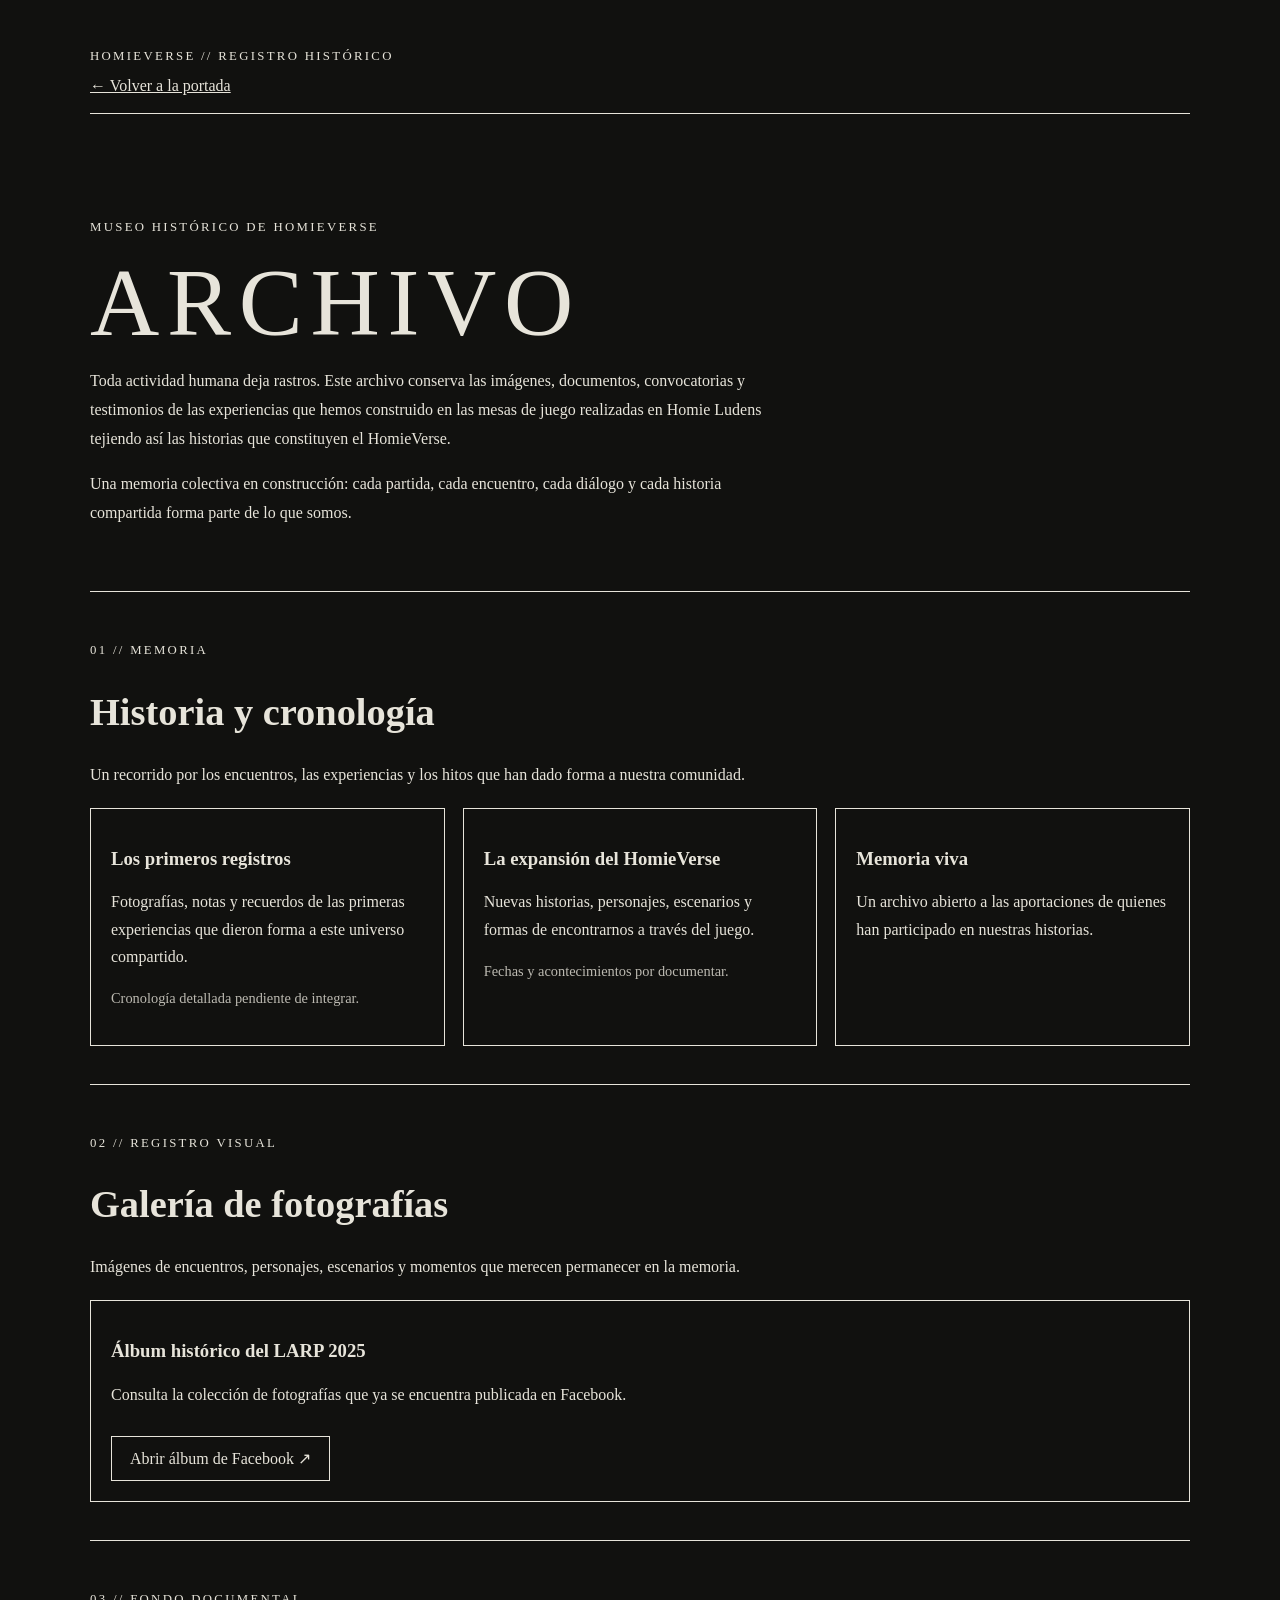
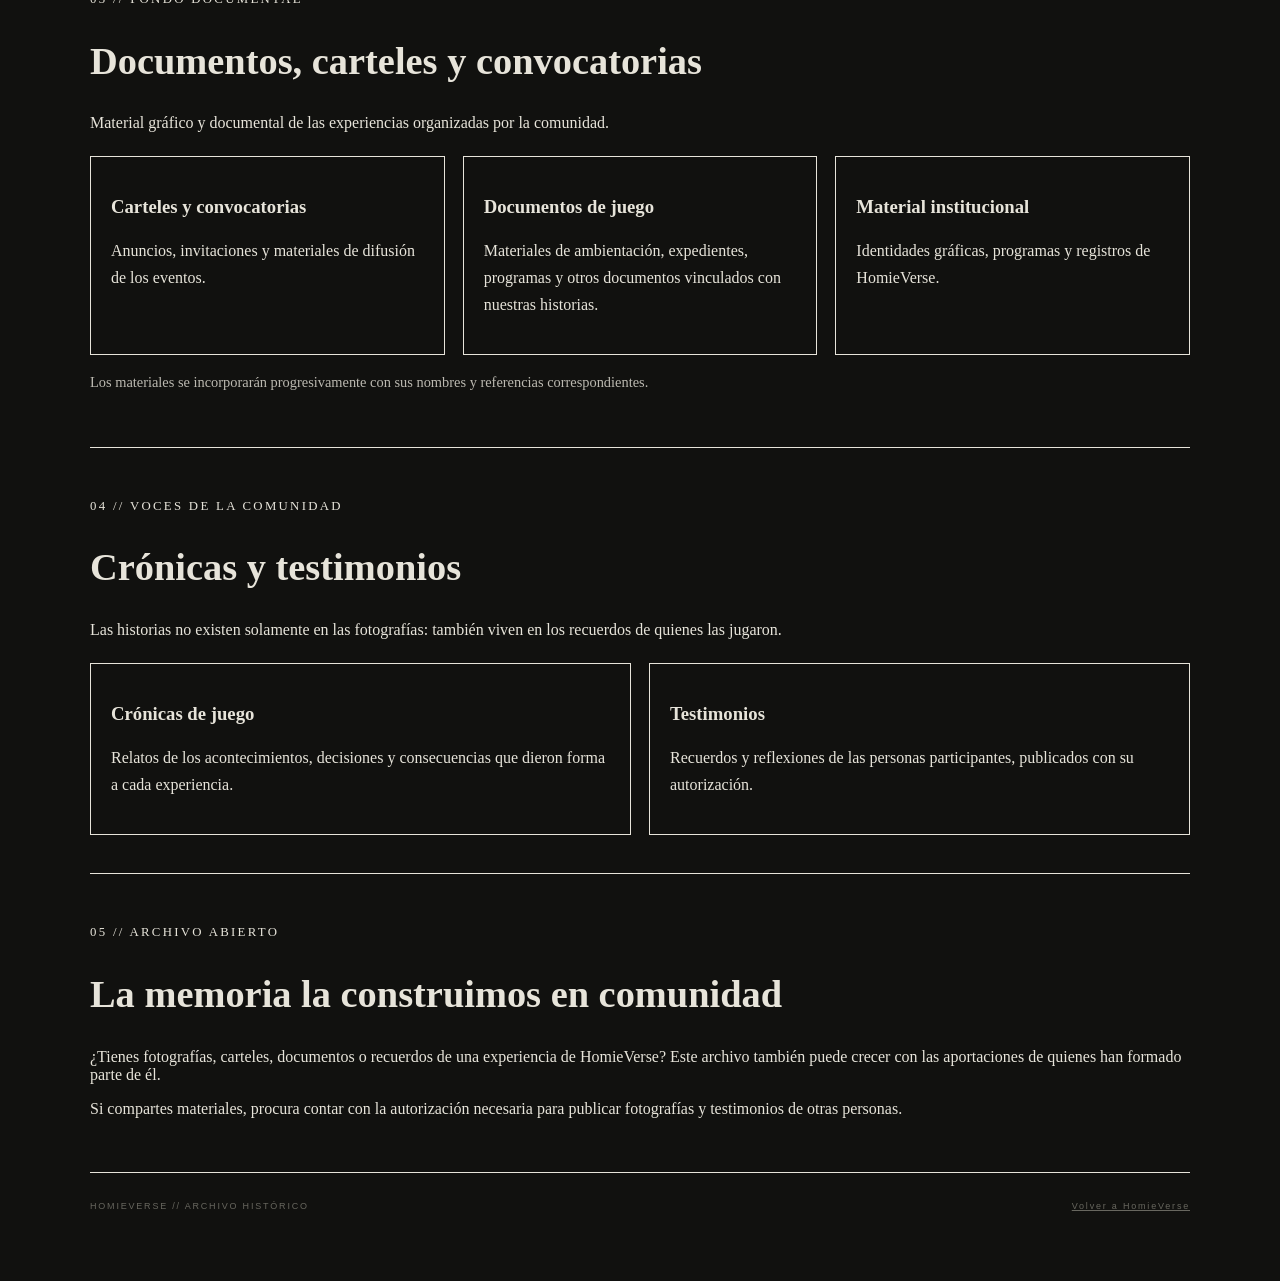
==== archivo.html @ 192588c1 "Crea museo histórico de HomieVerse." ====
<!DOCTYPE html>
<html lang="es">
<head>
  <meta charset="UTF-8">
  <meta name="viewport" content="width=device-width, initial-scale=1.0">
  <meta name="description" content="Archivo histórico de HomieVerse: fotografías, documentos, cronología y memoria de nuestros LARP.">
  <title>Memoria Histórica // HomieVerse</title>
  <link rel="stylesheet" href="style.css">

  <style>
    .archive-page {
      width: min(1100px, 92%);
      margin: 0 auto;
      padding: 36px 0 70px;
    }

    .archive-top {
      border-bottom: 1px solid currentColor;
      padding-bottom: 18px;
      margin-bottom: 42px;
    }

    .archive-top a,
    .archive-section a {
      color: inherit;
    }

    .archive-kicker {
      letter-spacing: .18em;
      text-transform: uppercase;
      font-size: .8rem;
    }

    .archive-hero {
      padding: 48px 0;
      border-bottom: 1px solid currentColor;
    }

    .archive-hero h1 {
      font-size: clamp(2.6rem, 8vw, 6rem);
      line-height: 1;
      margin: 16px 0;
    }

    .archive-hero p {
      max-width: 680px;
      line-height: 1.8;
    }

    .archive-section {
      padding: 38px 0;
      border-bottom: 1px solid currentColor;
    }

    .archive-section h2 {
      font-size: clamp(1.5rem, 4vw, 2.4rem);
    }

    .archive-grid {
      display: grid;
      grid-template-columns: repeat(auto-fit, minmax(220px, 1fr));
      gap: 18px;
      margin-top: 24px;
    }

    .archive-card {
      border: 1px solid currentColor;
      padding: 20px;
      min-width: 0;
    }

    .archive-card p {
      line-height: 1.7;
    }

    .archive-button {
      display: inline-block;
      border: 1px solid currentColor;
      padding: 12px 18px;
      margin-top: 12px;
      text-decoration: none;
    }

    .archive-note {
      font-size: .9rem;
      line-height: 1.7;
      opacity: .8;
    }

    .archive-footer {
      padding-top: 28px;
      display: flex;
      flex-wrap: wrap;
      gap: 18px;
      justify-content: space-between;
    }
  </style>
</head>

<body>

  <main class="archive-page">

    <header class="archive-top">
      <p class="archive-kicker">HomieVerse // Registro histórico</p>
      <a href="index.html">← Volver a la portada</a>
    </header>

    <section class="archive-hero">
      <p class="archive-kicker">Museo histórico de HomieVerse</p>
      <h1>ARCHIVO</h1>
      <p>
        Toda actividad humana deja rastros. Este archivo conserva las imágenes,
        documentos, convocatorias y testimonios de las experiencias
        que hemos construido en las mesas de juego realizadas en Homie Ludens
        tejiendo así las historias que constituyen el HomieVerse.
      </p>
      <p>
        Una memoria colectiva en construcción: cada partida, cada encuentro,
        cada diálogo y cada historia compartida forma parte de lo que somos.
      </p>
    </section>

    <section class="archive-section" id="historia">
      <p class="archive-kicker">01 // Memoria</p>
      <h2>Historia y cronología</h2>
      <p>
        Un recorrido por los encuentros, las experiencias y los hitos
        que han dado forma a nuestra comunidad.
      </p>

      <div class="archive-grid">
        <article class="archive-card">
          <h3>Los primeros registros</h3>
          <p>
            Fotografías, notas y recuerdos de las primeras experiencias
            que dieron forma a este universo compartido.
          </p>
          <p class="archive-note">
            Cronología detallada pendiente de integrar.
          </p>
        </article>

        <article class="archive-card">
          <h3>La expansión del HomieVerse</h3>
          <p>
            Nuevas historias, personajes, escenarios y formas de encontrarnos
            a través del juego.
          </p>
          <p class="archive-note">
            Fechas y acontecimientos por documentar.
          </p>
        </article>

        <article class="archive-card">
          <h3>Memoria viva</h3>
          <p>
            Un archivo abierto a las aportaciones de quienes han participado
            en nuestras historias.
          </p>
        </article>
      </div>
    </section>

    <section class="archive-section" id="fotografias">
      <p class="archive-kicker">02 // Registro visual</p>
      <h2>Galería de fotografías</h2>
      <p>
        Imágenes de encuentros, personajes, escenarios y momentos
        que merecen permanecer en la memoria.
      </p>

      <div class="archive-grid">
        <article class="archive-card">
          <h3>Álbum histórico del LARP 2025</h3>
          <p>
            Consulta la colección de fotografías que ya se encuentra
            publicada en Facebook.
          </p>
          <a
            class="archive-button"
            href="https://www.facebook.com/media/set/?set=a.697075286747748&type=3"
            target="_blank"
            rel="noopener noreferrer"
          >
            Abrir álbum de Facebook ↗
          </a>
        </article>

              </div>
    </section>

    <section class="archive-section" id="documentos">
      <p class="archive-kicker">03 // Fondo documental</p>
      <h2>Documentos, carteles y convocatorias</h2>
      <p>
        Material gráfico y documental de las experiencias organizadas
        por la comunidad.
      </p>

      <div class="archive-grid">
        <article class="archive-card">
          <h3>Carteles y convocatorias</h3>
          <p>
            Anuncios, invitaciones y materiales de difusión de los eventos.
          </p>
        </article>

        <article class="archive-card">
          <h3>Documentos de juego</h3>
          <p>
            Materiales de ambientación, expedientes, programas y otros
            documentos vinculados con nuestras historias.
          </p>
        </article>

        <article class="archive-card">
          <h3>Material institucional</h3>
          <p>
            Identidades gráficas, programas y registros de HomieVerse.
          </p>
        </article>
      </div>

      <p class="archive-note">
        Los materiales se incorporarán progresivamente con sus nombres
        y referencias correspondientes.
      </p>
    </section>

    <section class="archive-section" id="cronicas">
      <p class="archive-kicker">04 // Voces de la comunidad</p>
      <h2>Crónicas y testimonios</h2>
      <p>
        Las historias no existen solamente en las fotografías:
        también viven en los recuerdos de quienes las jugaron.
      </p>

      <div class="archive-grid">
        <article class="archive-card">
          <h3>Crónicas de juego</h3>
          <p>
            Relatos de los acontecimientos, decisiones y consecuencias
            que dieron forma a cada experiencia.
          </p>
        </article>

        <article class="archive-card">
          <h3>Testimonios</h3>
          <p>
            Recuerdos y reflexiones de las personas participantes,
            publicados con su autorización.
          </p>
        </article>
      </div>
    </section>

    <section class="archive-section" id="participar">
      <p class="archive-kicker">05 // Archivo abierto</p>
      <h2>La memoria la construimos en comunidad</h2>
      <p>
        ¿Tienes fotografías, carteles, documentos o recuerdos de una
        experiencia de HomieVerse? Este archivo también puede crecer
        con las aportaciones de quienes han formado parte de él.
      </p>
      <p>
        Si compartes materiales, procura contar con la autorización
        necesaria para publicar fotografías y testimonios de otras personas.
      </p>
    </section>

    <footer class="archive-footer">
      <span>HOMIEVERSE // ARCHIVO HISTÓRICO</span>
      <a href="index.html">Volver a HomieVerse</a>
    </footer>

  </main>

</body>
</html>
---- style.css ----
:root {

  --paper: #11110f;
  --ink: #e7e4da;
  --muted: #929087;

  --line: rgba(231, 228, 218, 0.18);

  --ghost: rgba(231, 228, 218, 0.055);

  --accent: #b9b3a4;

}


/* RESET */

* {
  box-sizing: border-box;
}


html {
  scroll-behavior: smooth;
}


body {

  margin: 0;

  background: var(--paper);

  color: var(--ink);

  font-family:
    Georgia,
    "Times New Roman",
    serif;

  min-height: 100vh;

  overflow-x: hidden;

}


button,
a {
  font: inherit;
  color: inherit;
}


button {
  cursor: pointer;
}


/* ---------------------------------
   CAPA ATMOSFÉRICA
--------------------------------- */

.veil {

  position: fixed;

  inset: 0;

  pointer-events: none;

  overflow: hidden;

  z-index: 0;

}


/* GLIFOS */

.glyph {

  position: absolute;

  color:
    rgba(
      231,
      228,
      218,
      0.045
    );

  font-family: serif;

  font-size:
    clamp(
      30px,
      5vw,
      75px
    );

  font-weight: 400;

}


.g1 {
  top: 9%;
  left: 8%;
}

.g2 {
  top: 18%;
  right: 11%;
}

.g3 {
  bottom: 17%;
  left: 14%;
}

.g4 {
  bottom: 8%;
  right: 18%;
}

.g5 {
  top: 55%;
  right: 6%;
}

.g6 {
  top: 37%;
  left: 5%;
}


/* DESGARRES */

.tear {

  position: absolute;

  display: block;

  opacity: 0.09;

  filter: blur(0.2px);

}


.tear-a {

  width: 42vw;

  height: 1px;

  top: 29%;

  left: -4%;

  background:
    linear-gradient(
      90deg,
      transparent,
      #ddd8ca 35%,
      transparent 80%
    );

  transform:
    rotate(-7deg);

}


.tear-b {

  width: 32vw;

  height: 1px;

  bottom: 27%;

  right: -3%;

  background:
    linear-gradient(
      90deg,
      transparent,
      #ddd8ca 20%,
      transparent 90%
    );

  transform:
    rotate(11deg);

}


.tear-c {

  width: 20vw;

  height: 1px;

  top: 64%;

  left: 39%;

  background:
    linear-gradient(
      90deg,
      transparent,
      #ddd8ca,
      transparent
    );

  transform:
    rotate(-21deg);

  opacity: 0.045;

}


/* ---------------------------------
   PORTADA
--------------------------------- */

.landing {

  position: relative;

  z-index: 1;

  min-height: 100vh;

  max-width: 920px;

  margin: auto;

  padding:
    12vh
    7vw
    5vh;

  display: flex;

  flex-direction: column;

}


.brand {

  text-align: center;

  margin-bottom: 12vh;

}


.eyebrow {

  font-family:
    Arial,
    Helvetica,
    sans-serif;

  font-size: 10px;

  letter-spacing: 0.32em;

  color: var(--muted);

  margin:
    0
    0
    18px;

  text-transform: uppercase;

}


h1 {

  font-size:
    clamp(
      64px,
      15vw,
      150px
    );

  font-weight: 400;

  letter-spacing: 0.08em;

  line-height: 0.8;

  margin:
    0
    0
    20px;

}


.subtitle {

  font-family:
    Arial,
    Helvetica,
    sans-serif;

  font-size:
    clamp(
      11px,
      1.6vw,
      15px
    );

  letter-spacing: 0.45em;

  margin: 0;

  color: var(--muted);

}


/* ---------------------------------
   PUERTAS
--------------------------------- */

.doors {

  display: grid;

  grid-template-columns:
    1fr 1fr;

  gap: 1px;

  background: var(--line);

  border: 1px solid var(--line);

}


.door {

  position: relative;

  min-height: 170px;

  padding: 34px 28px;

  text-align: left;

  background:
    rgba(
      17,
      17,
      15,
      0.96
    );

  border: 0;

  transition:
    background 0.25s,
    transform 0.25s;

}


.door:hover {

  background: #191916;

  transform:
    translateY(-2px);

}


.door:nth-child(3) {

  grid-column: 1 / -1;

  min-height: 110px;

}


.door-index {

  display: block;

  font-family:
    Arial,
    sans-serif;

  font-size: 10px;

  color: var(--muted);

  letter-spacing: 0.2em;

  margin-bottom: 34px;

}


.door-title {

  display: block;

  font-size:
    clamp(
      22px,
      3vw,
      34px
    );

  letter-spacing: 0.08em;

}


.door-note {

  display: block;

  font-family:
    Arial,
    sans-serif;

  color: var(--muted);

  font-size: 10px;

  letter-spacing: 0.12em;

  margin-top: 12px;

  text-transform: uppercase;

}


.door-link {

  text-decoration: none;

}


/* ---------------------------------
   FOOTER
--------------------------------- */

footer {

  display: flex;

  justify-content: space-between;

  margin-top: auto;

  padding-top: 8vh;

  font:
    9px
    Arial,
    sans-serif;

  letter-spacing: 0.2em;

  color: #68675f;

}


/* ---------------------------------
   POPUP
--------------------------------- */

.modal {

  position: fixed;

  inset: 0;

  z-index: 20;

  background:
    rgba(
      5,
      5,
      4,
      0.82
    );

  backdrop-filter:
    blur(7px);

  display: none;

  align-items: center;

  justify-content: center;

  padding: 24px;

}


.modal.open {

  display: flex;

}


.modal-box {

  width:
    min(
      480px,
      100%
    );

  border:
    1px
    solid
    var(--line);

  background: #121210;

  padding:
    46px
    38px;

  text-align: center;

  box-shadow:
    0 25px
    80px
    rgba(
      0,
      0,
      0,
      0.5
    );

}


.warning-mark {

  font-family: Arial, sans-serif;

  font-size: 24px;

  margin:
    0
    0
    25px;

  color: var(--accent);

}


.modal h2 {

  font-size: 29px;

  font-weight: 400;

  letter-spacing: 0.04em;

  margin:
    0
    0
    20px;

}


.modal p:not(.eyebrow):not(.warning-mark) {

  font-size: 15px;

  line-height: 1.7;

  color: #bbb8ae;

}


.confirm {

  display: flex;

  align-items: center;

  justify-content: center;

  gap: 12px;

  margin:
    30px
    0;

  font:
    12px
    Arial,
    sans-serif;

  letter-spacing: 0.05em;

}


.confirm input {

  appearance: none;

  width: 16px;

  height: 16px;

  border:
    1px
    solid
    #77736a;

  background: transparent;

  cursor: pointer;

}


.confirm input:checked {

  background: #d8d3c5;

  box-shadow:
    inset
    0 0 0 4px
    #121210;

}


.continue,
.cancel {

  width: 100%;

  padding: 14px;

  background: transparent;

  border:
    1px
    solid
    var(--line);

  letter-spacing: 0.18em;

  font:
    10px
    Arial,
    sans-serif;

}


.continue:not(:disabled):hover {

  background: #e7e4da;

  color: #11110f;

}


.continue:disabled {

  opacity: 0.25;

  cursor: not-allowed;

}


.cancel {

  border: 0;

  margin-top: 12px;

  color: #77746c;

}


/* ---------------------------------
   DISCLAIMER
--------------------------------- */

.meta-panel {

  position: fixed;

  inset: 0;

  z-index: 10;

  background: #121210;

  transform:
    translateY(100%);

  transition:
    transform 0.5s ease;

  overflow: auto;

}


.meta-panel.open {

  transform:
    translateY(0);

}


.meta-inner {

  max-width: 920px;

  margin: auto;

  padding:
    12vh
    7vw
    10vh;

}


.meta-panel h2 {

  font-size:
    clamp(
      42px,
      8vw,
      82px
    );

  font-weight: 400;

  line-height: 0.95;

  margin:
    0
    0
    9vh;

}


.meta-grid {

  display: grid;

  grid-template-columns:
    1fr 1fr;

  gap: 1px;

  background: var(--line);

  border:
    1px
    solid
    var(--line);

}


.meta-grid article {

  padding: 30px;

  background: #121210;

  min-height: 180px;

}


.meta-grid h3 {

  font:
    10px
    Arial,
    sans-serif;

  letter-spacing: 0.22em;

  margin:
    0
    0
    25px;

}


.meta-grid p {

  color: #aaa79e;

  font-size: 14px;

  line-height: 1.7;

  max-width: 360px;

}


.close-meta {

  position: fixed;

  top: 28px;

  right: 32px;

  background: none;

  border: 0;

  font-size: 34px;

  font-weight: 200;

  color: #aaa;

  z-index: 2;

}


/* ---------------------------------
   MÓVIL
--------------------------------- */

@media (max-width: 650px) {

  .landing {

    padding-top: 9vh;

  }


  .brand {

    margin-bottom: 9vh;

  }


  .doors {

    grid-template-columns: 1fr;

  }


  .door:nth-child(3) {

    grid-column: auto;

  }


  .door {

    min-height: 145px;

  }


  .door-index {

    margin-bottom: 25px;

  }


  footer {

    flex-direction: column;

    gap: 10px;

  }


  .meta-grid {

    grid-template-columns: 1fr;

  }


  .meta-inner {

    padding-top: 12vh;

  }


  .modal-box {

    padding:
      38px
      25px;

  }

.larp-logo {
  display: block;
  width: min(92%, 760px);
  height: auto;
  margin: 2rem auto;
}

}
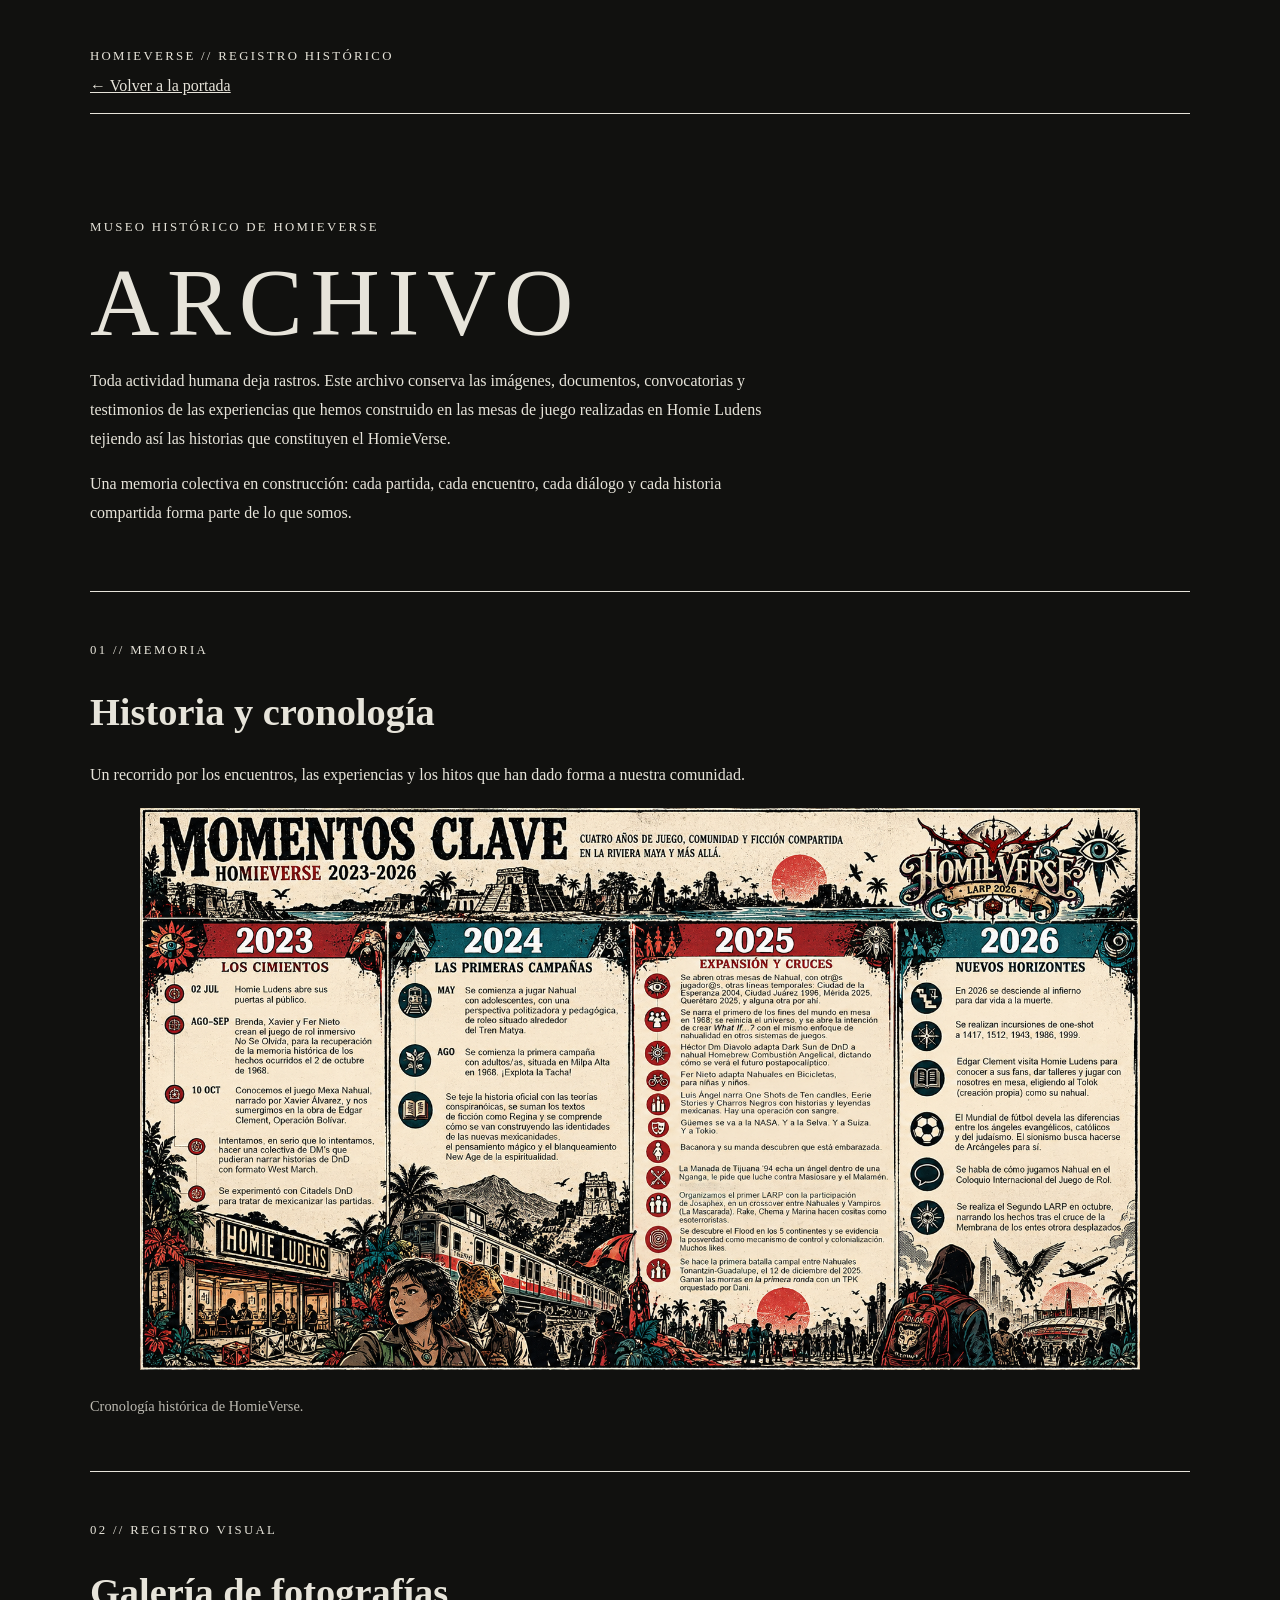
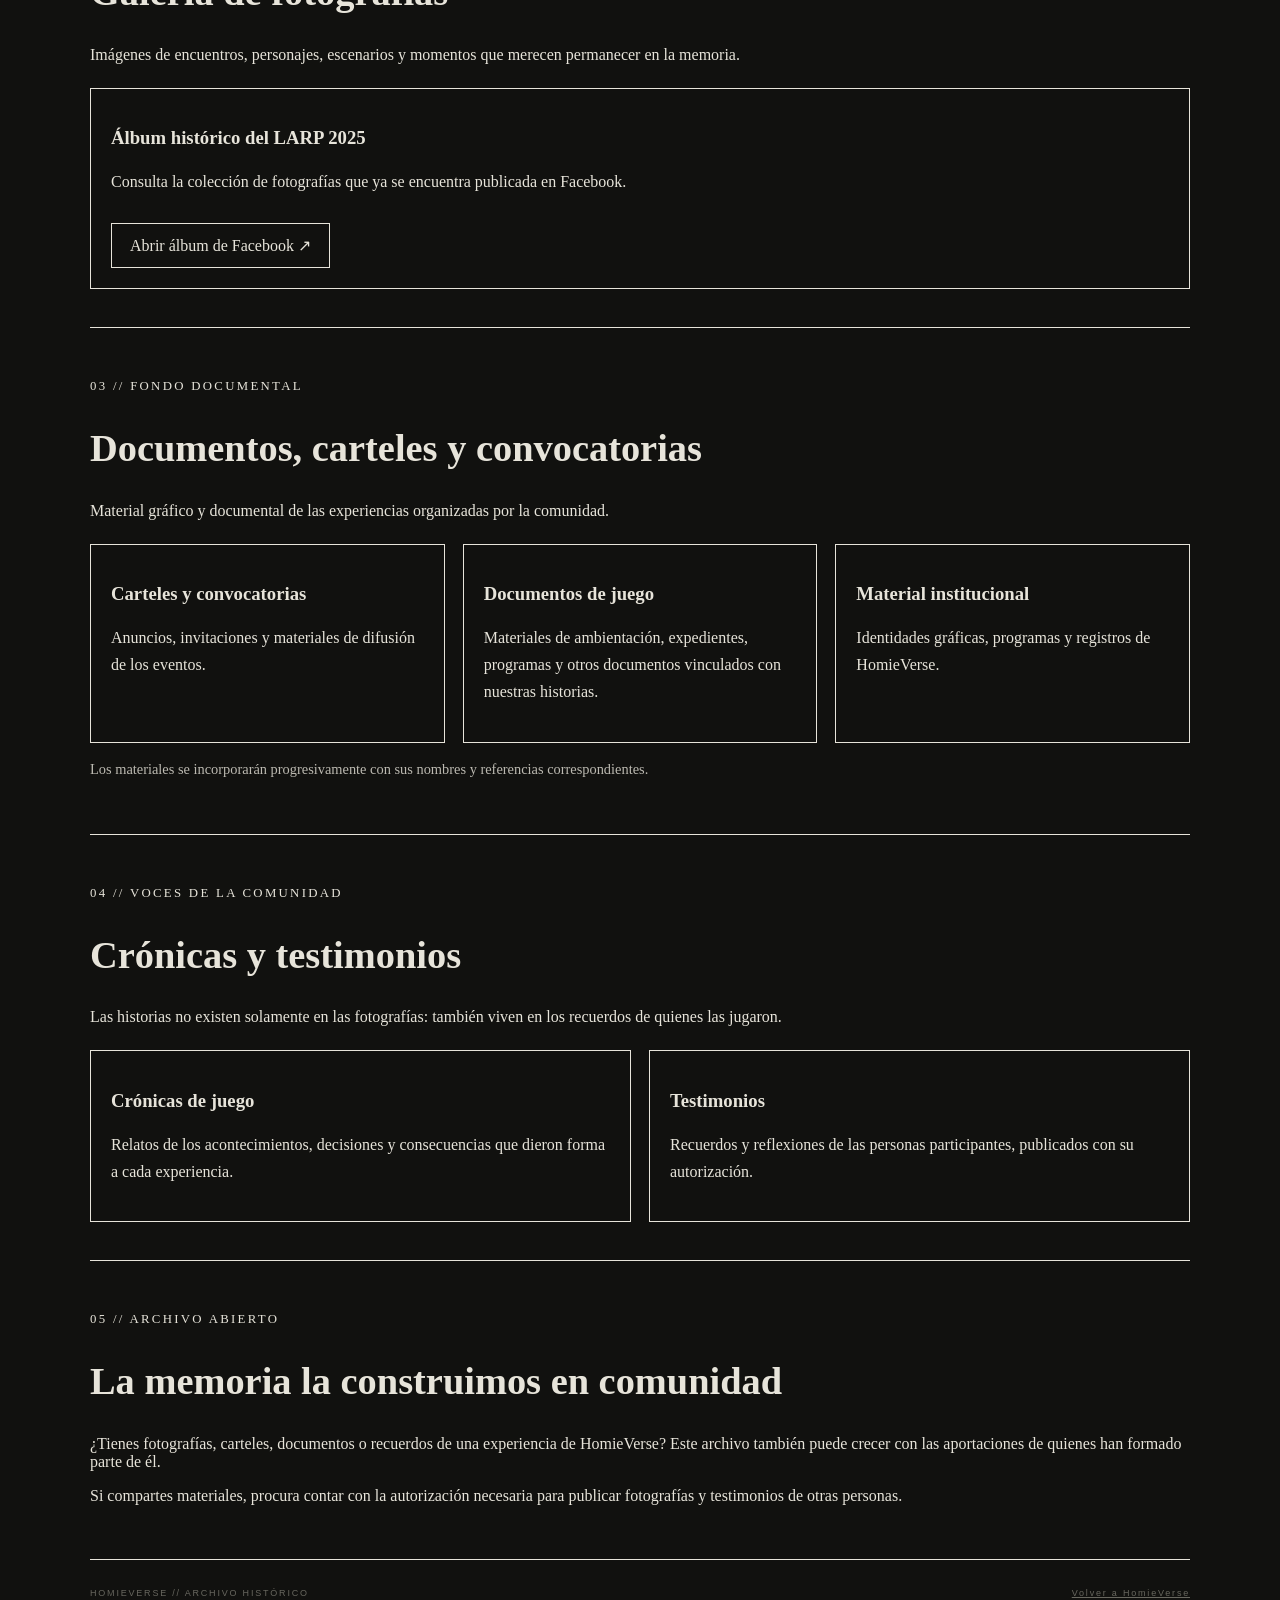
==== commit 3b2350af: "Integra cronología visual al archivo histórico" ====
--- a/archivo.html
+++ b/archivo.html
@@ -130,37 +130,18 @@
         que han dado forma a nuestra comunidad.
       </p>
 
-      <div class="archive-grid">
-        <article class="archive-card">
-          <h3>Los primeros registros</h3>
-          <p>
-            Fotografías, notas y recuerdos de las primeras experiencias
-            que dieron forma a este universo compartido.
-          </p>
-          <p class="archive-note">
-            Cronología detallada pendiente de integrar.
-          </p>
-        </article>
-
-        <article class="archive-card">
-          <h3>La expansión del HomieVerse</h3>
-          <p>
-            Nuevas historias, personajes, escenarios y formas de encontrarnos
-            a través del juego.
-          </p>
-          <p class="archive-note">
-            Fechas y acontecimientos por documentar.
-          </p>
-        </article>
-
-        <article class="archive-card">
-          <h3>Memoria viva</h3>
-          <p>
-            Un archivo abierto a las aportaciones de quienes han participado
-            en nuestras historias.
-          </p>
-        </article>
+     
+      <div class="archive-timeline">
+        <img
+          src="06.png"
+          alt="Cronología histórica de HomieVerse"
+          style="display:block; width:100%; max-width:1000px; height:auto; margin:24px auto;"
+        >
+        <p class="archive-note">
+          Cronología histórica de HomieVerse.
+        </p>
       </div>
+
     </section>
 
     <section class="archive-section" id="fotografias">
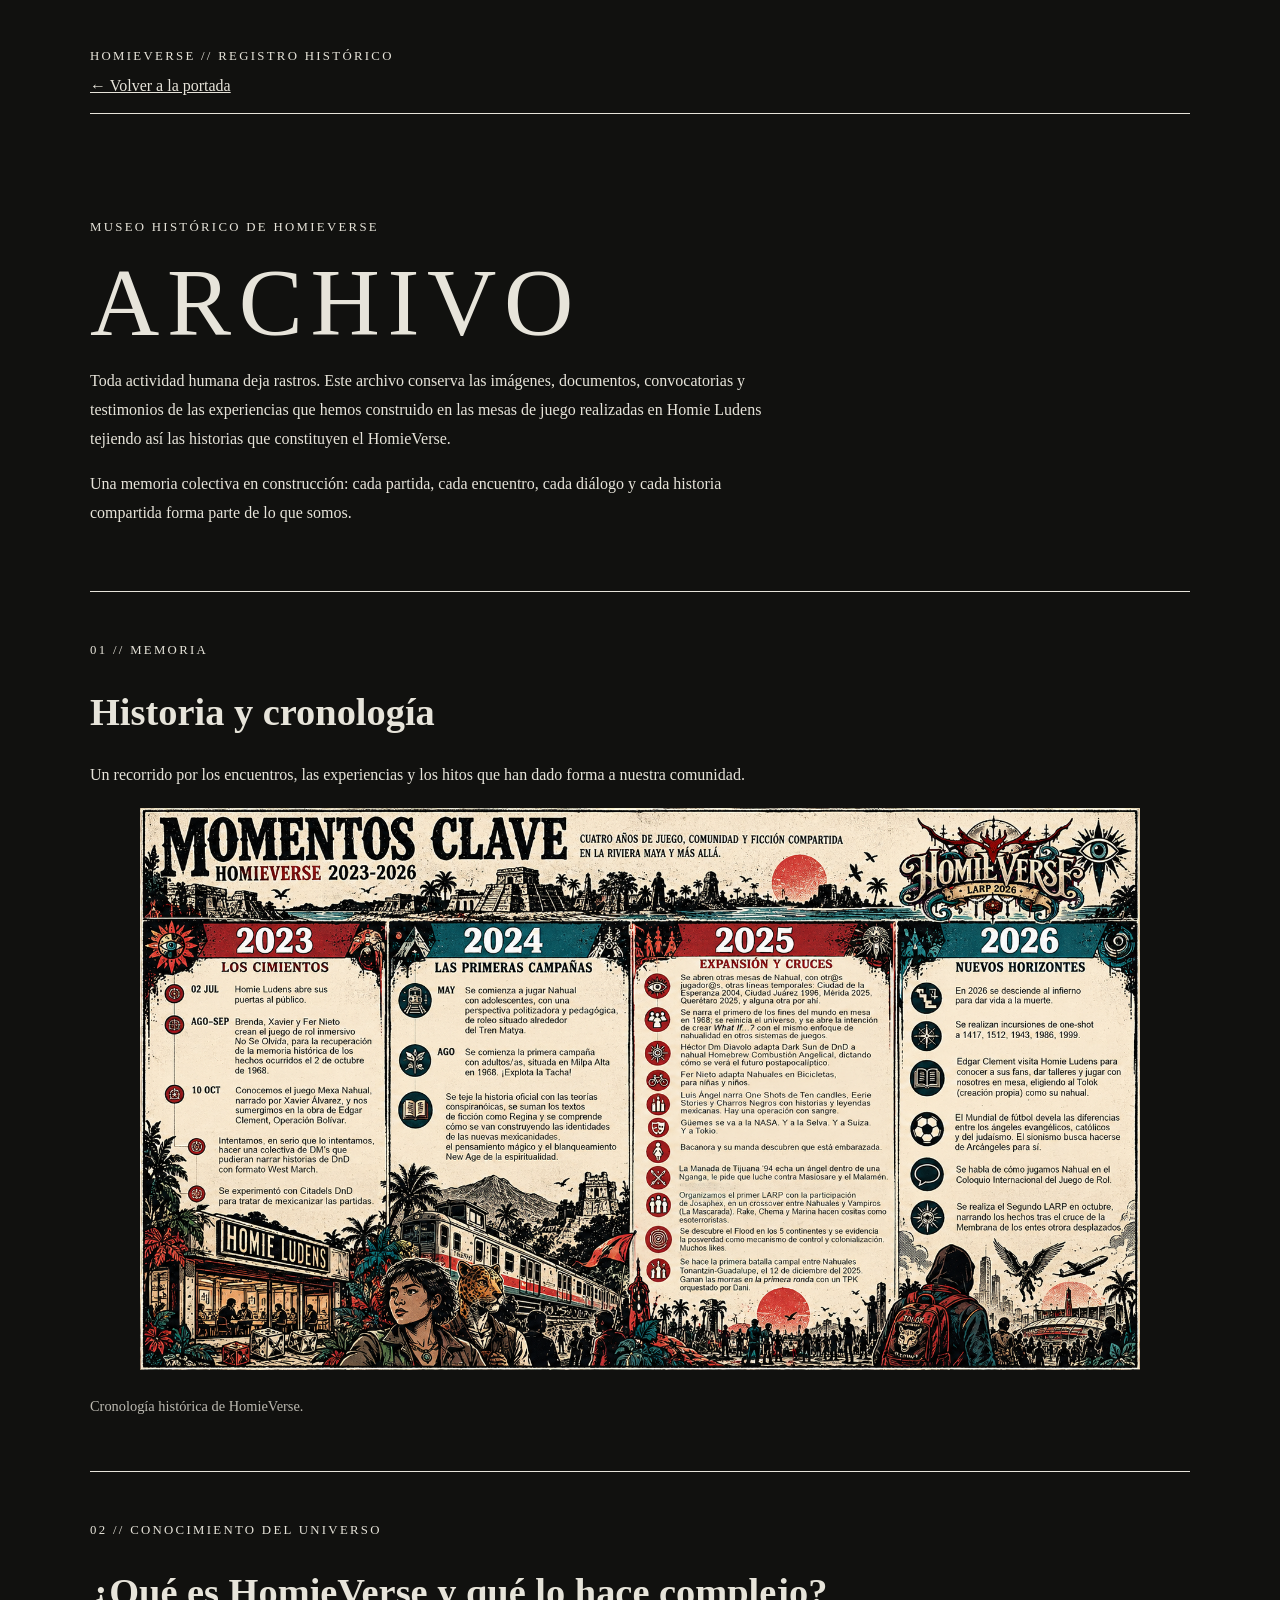
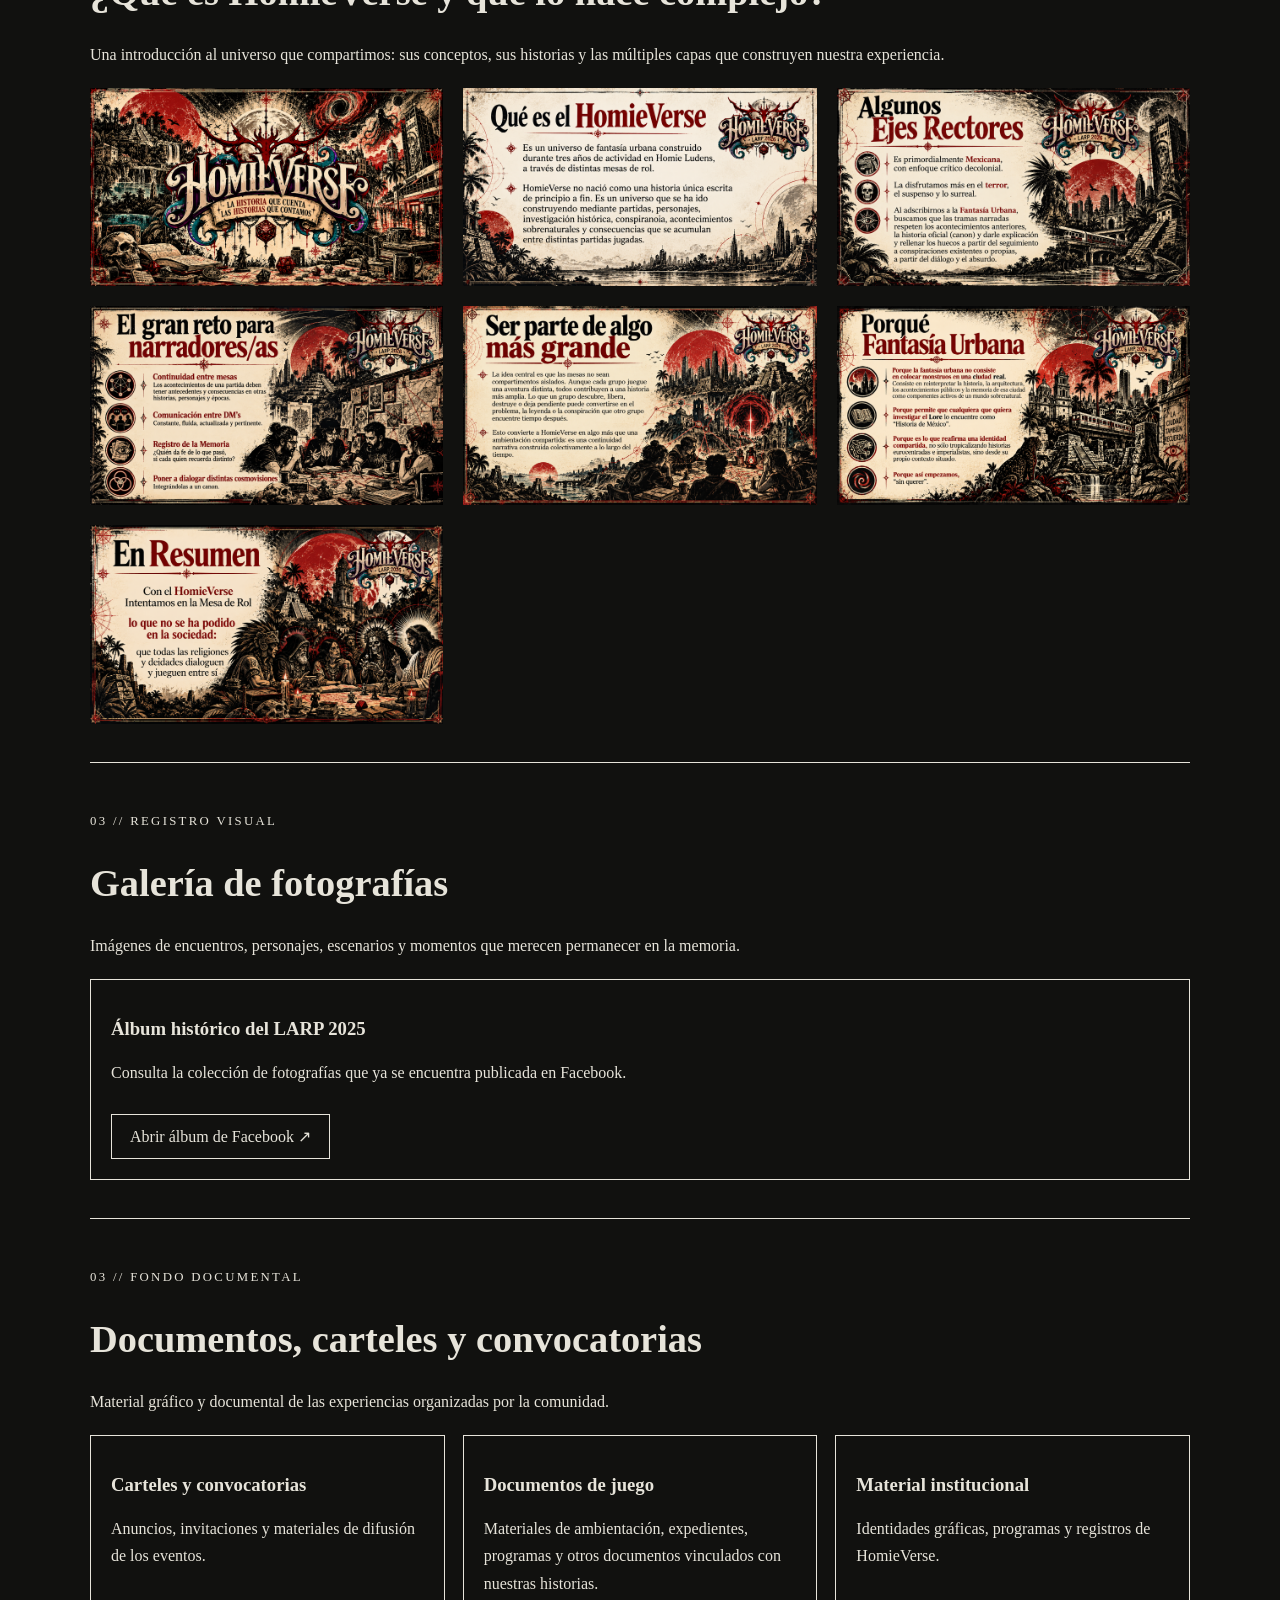
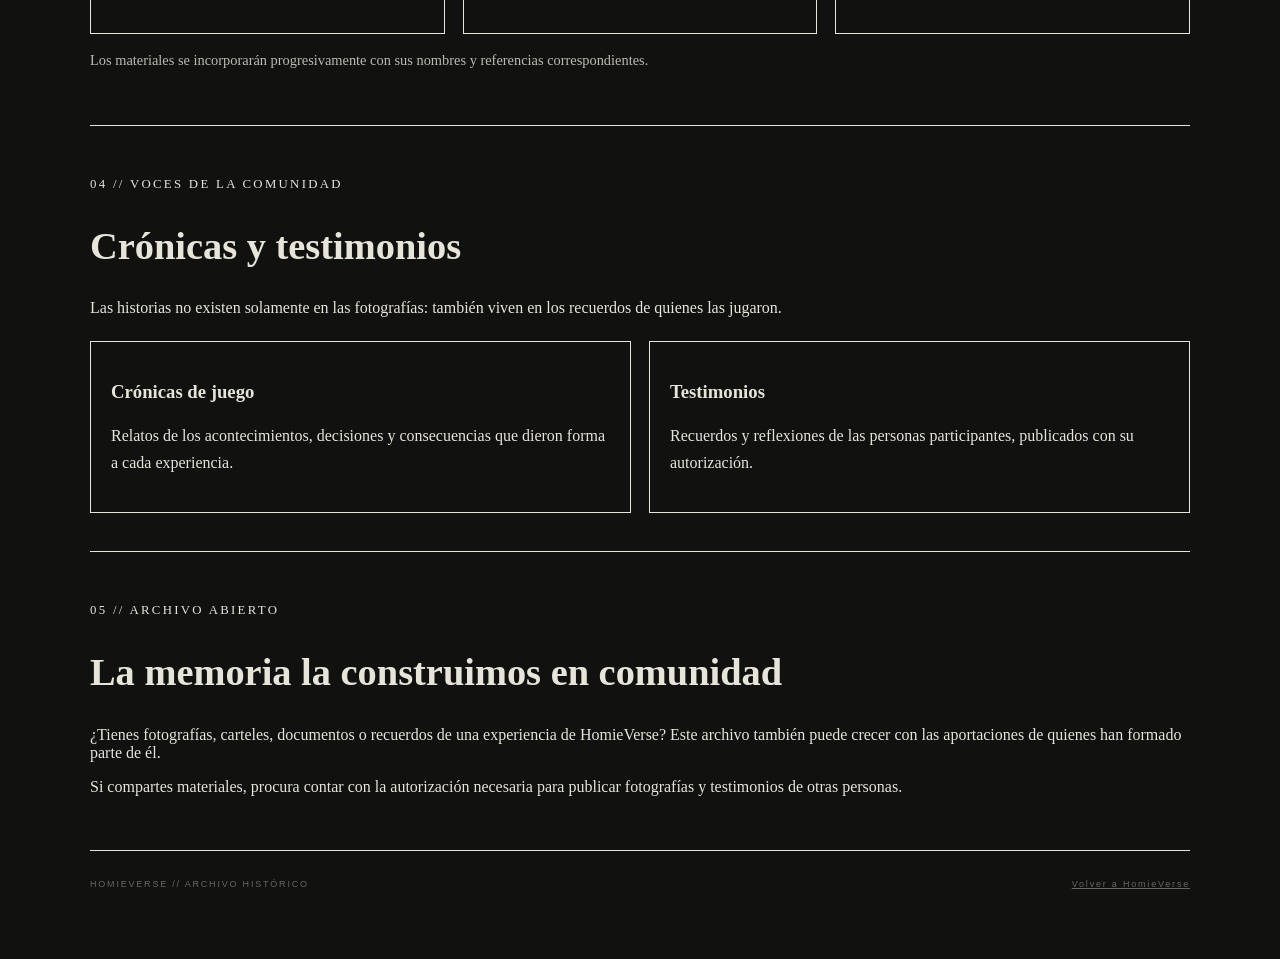
==== commit e0b3c63e: "Añade láminas explicativas al museo" ====
--- a/archivo.html
+++ b/archivo.html
@@ -144,8 +144,37 @@
 
     </section>
 
+    
+    <section class="archive-section" id="universo">
+      <p class="archive-kicker">02 // Conocimiento del universo</p>
+      <h2>¿Qué es HomieVerse y qué lo hace complejo?</h2>
+      <p>
+        Una introducción al universo que compartimos: sus conceptos,
+        sus historias y las múltiples capas que construyen nuestra experiencia.
+      </p>
+
+      <div style="display:grid; grid-template-columns:repeat(auto-fit,minmax(min(100%,320px),1fr)); gap:20px; margin-top:24px;">
+
+        <img src="00.png" alt="HomieVerse: introducción, lámina 00" style="display:block;width:100%;height:auto;">
+
+        <img src="01.png" alt="HomieVerse: explicación, lámina 01" style="display:block;width:100%;height:auto;">
+
+        <img src="02.png" alt="HomieVerse: explicación, lámina 02" style="display:block;width:100%;height:auto;">
+
+        <img src="03.png" alt="HomieVerse: explicación, lámina 03" style="display:block;width:100%;height:auto;">
+
+        <img src="04.png" alt="HomieVerse: explicación, lámina 04" style="display:block;width:100%;height:auto;">
+
+        <img src="05.png" alt="HomieVerse: explicación, lámina 05" style="display:block;width:100%;height:auto;">
+
+        <img src="07.png" alt="HomieVerse: explicación, lámina 07" style="display:block;width:100%;height:auto;">
+
+      </div>
+    </section>
+
+
     <section class="archive-section" id="fotografias">
-      <p class="archive-kicker">02 // Registro visual</p>
+      <p class="archive-kicker">03 // Registro visual</p>
       <h2>Galería de fotografías</h2>
       <p>
         Imágenes de encuentros, personajes, escenarios y momentos
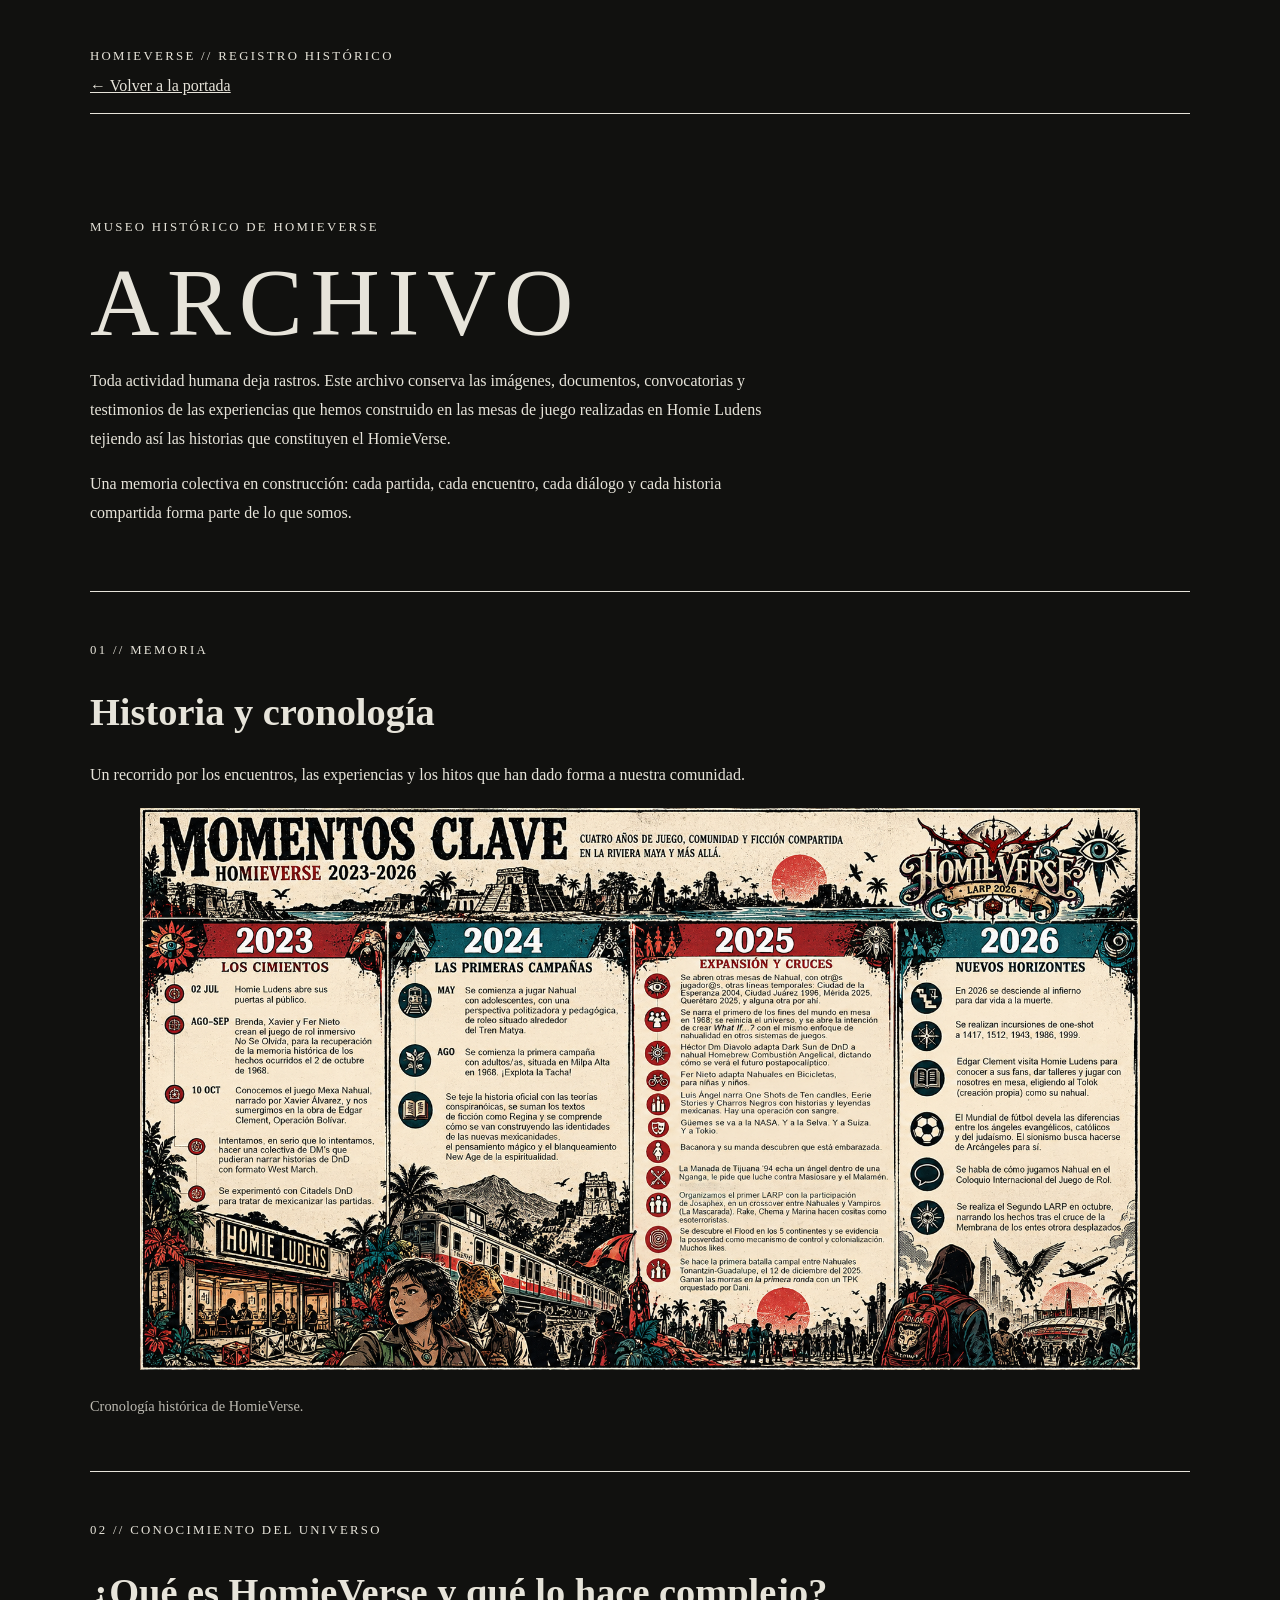
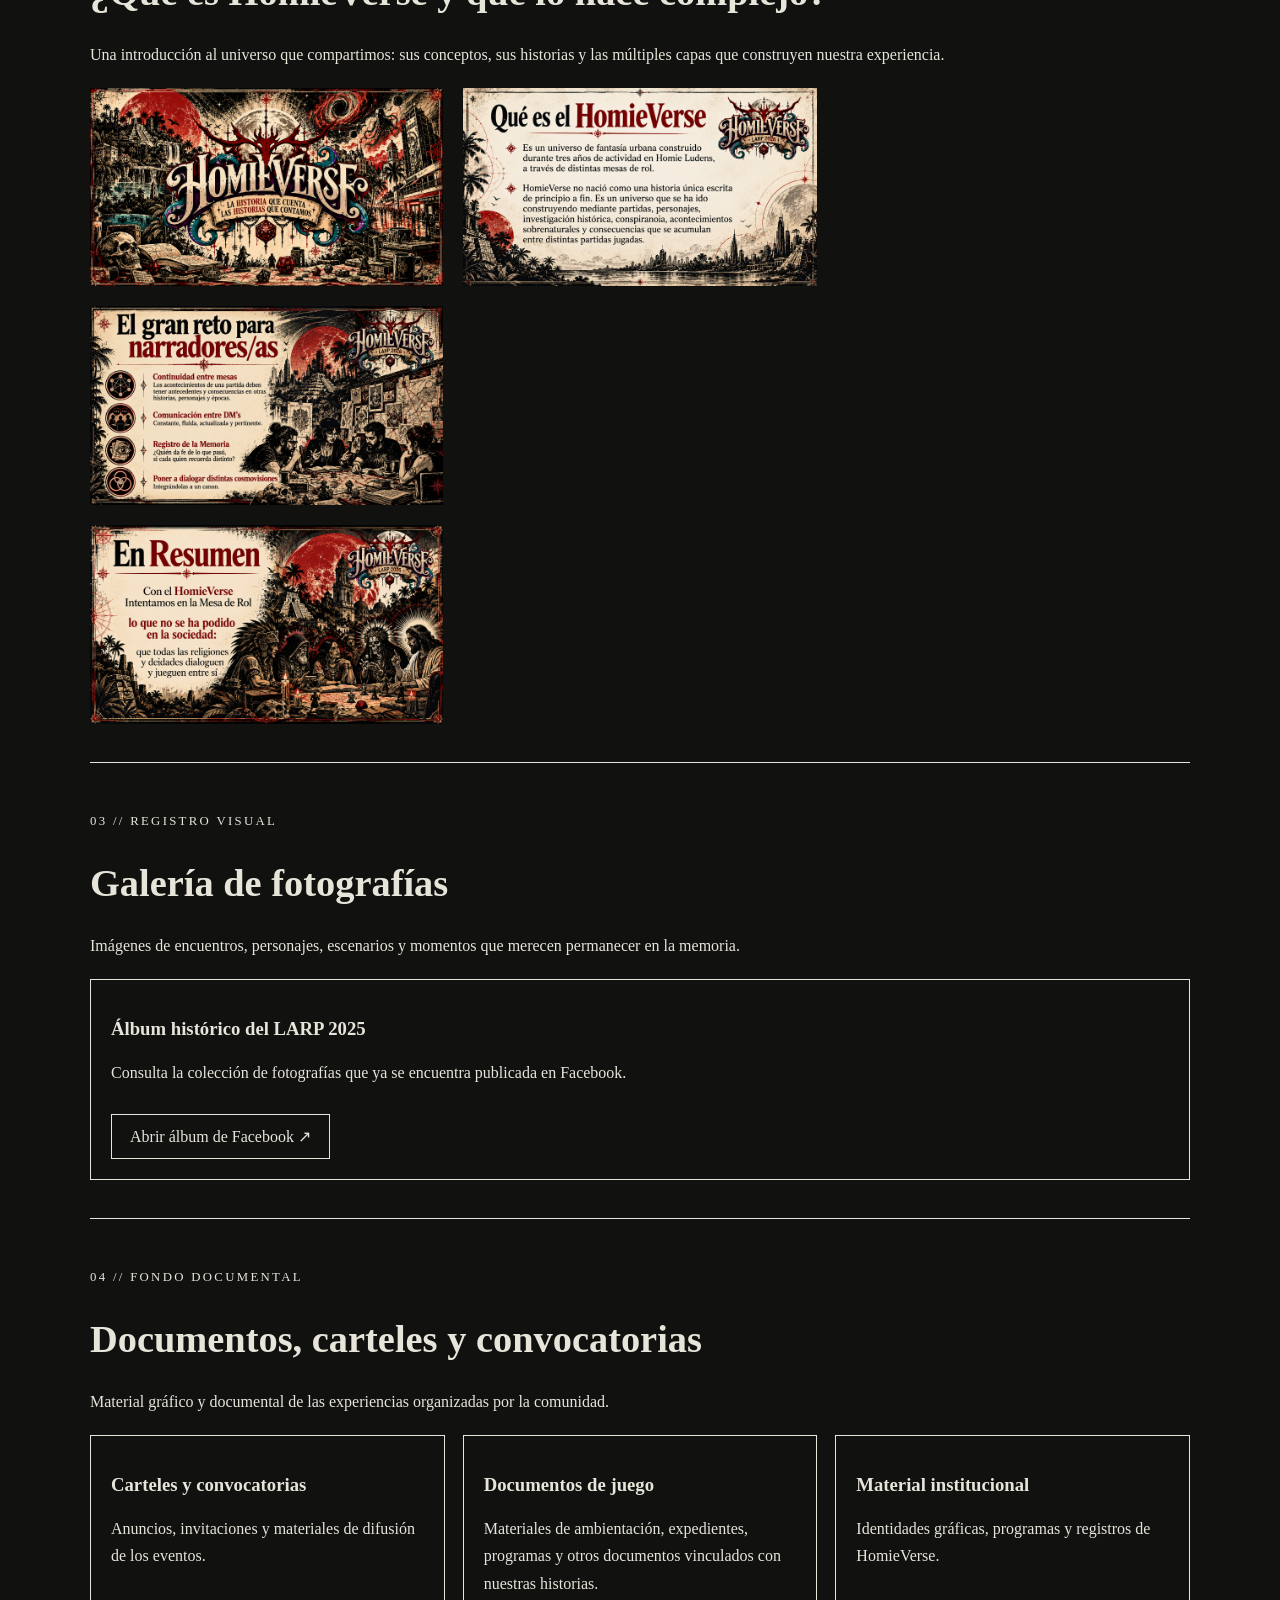
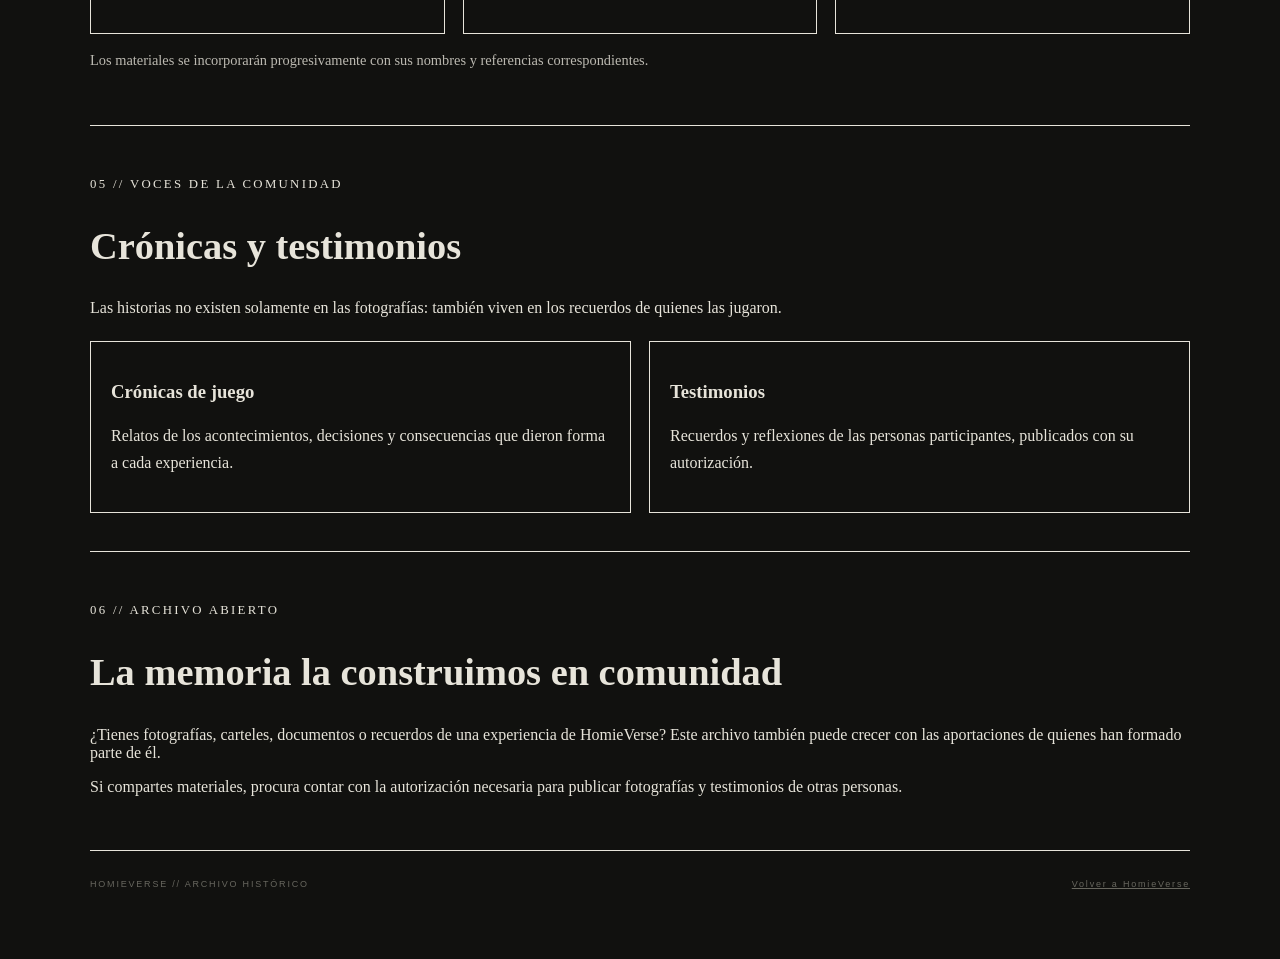
==== commit 202b4fb3: "loading lazy.html" ====
--- a/archivo.html
+++ b/archivo.html
@@ -130,11 +130,12 @@
         que han dado forma a nuestra comunidad.
       </p>
 
-     
       <div class="archive-timeline">
         <img
           src="06.png"
           alt="Cronología histórica de HomieVerse"
+          loading="lazy"
+          decoding="async"
           style="display:block; width:100%; max-width:1000px; height:auto; margin:24px auto;"
         >
         <p class="archive-note">
@@ -144,7 +145,6 @@
 
     </section>
 
-    
     <section class="archive-section" id="universo">
       <p class="archive-kicker">02 // Conocimiento del universo</p>
       <h2>¿Qué es HomieVerse y qué lo hace complejo?</h2>
@@ -155,23 +155,64 @@
 
       <div style="display:grid; grid-template-columns:repeat(auto-fit,minmax(min(100%,320px),1fr)); gap:20px; margin-top:24px;">
 
-        <img src="00.png" alt="HomieVerse: introducción, lámina 00" style="display:block;width:100%;height:auto;">
-
-        <img src="01.png" alt="HomieVerse: explicación, lámina 01" style="display:block;width:100%;height:auto;">
-
-        <img src="02.png" alt="HomieVerse: explicación, lámina 02" style="display:block;width:100%;height:auto;">
-
-        <img src="03.png" alt="HomieVerse: explicación, lámina 03" style="display:block;width:100%;height:auto;">
-
-        <img src="04.png" alt="HomieVerse: explicación, lámina 04" style="display:block;width:100%;height:auto;">
-
-        <img src="05.png" alt="HomieVerse: explicación, lámina 05" style="display:block;width:100%;height:auto;">
-
-        <img src="07.png" alt="HomieVerse: explicación, lámina 07" style="display:block;width:100%;height:auto;">
-
-      </div>
-    </section>
-
+        <img
+          src="00.png"
+          alt="HomieVerse: introducción, lámina 00"
+          loading="lazy"
+          decoding="async"
+          style="display:block;width:100%;height:auto;"
+        >
+
+        <img
+          src="01.png"
+          alt="HomieVerse: explicación, lámina 01"
+          loading="lazy"
+          decoding="async"
+          style="display:block;width:100%;height:auto;"
+        >
+
+        <img
+          src="02.png"
+          alt="HomieVerse: explicación, lámina 02"
+          loading="lazy"
+          decoding="async"
+          style="display:block;width:100%;height:auto;"
+        >
+
+        <img
+          src="03.png"
+          alt="HomieVerse: explicación, lámina 03"
+          loading="lazy"
+          decoding="async"
+          style="display:block;width:100%;height:auto;"
+        >
+
+        <img
+          src="04.png"
+          alt="HomieVerse: explicación, lámina 04"
+          loading="lazy"
+          decoding="async"
+          style="display:block;width:100%;height:auto;"
+        >
+
+        <img
+          src="05.png"
+          alt="HomieVerse: explicación, lámina 05"
+          loading="lazy"
+          decoding="async"
+          style="display:block;width:100%;height:auto;"
+        >
+
+        <img
+          src="07.png"
+          alt="HomieVerse: explicación, lámina 07"
+          loading="lazy"
+          decoding="async"
+          style="display:block;width:100%;height:auto;"
+        >
+
+      </div>
+    </section>
 
     <section class="archive-section" id="fotografias">
       <p class="archive-kicker">03 // Registro visual</p>
@@ -197,12 +238,11 @@
             Abrir álbum de Facebook ↗
           </a>
         </article>
-
-              </div>
+      </div>
     </section>
 
     <section class="archive-section" id="documentos">
-      <p class="archive-kicker">03 // Fondo documental</p>
+      <p class="archive-kicker">04 // Fondo documental</p>
       <h2>Documentos, carteles y convocatorias</h2>
       <p>
         Material gráfico y documental de las experiencias organizadas
@@ -240,7 +280,7 @@
     </section>
 
     <section class="archive-section" id="cronicas">
-      <p class="archive-kicker">04 // Voces de la comunidad</p>
+      <p class="archive-kicker">05 // Voces de la comunidad</p>
       <h2>Crónicas y testimonios</h2>
       <p>
         Las historias no existen solamente en las fotografías:
@@ -267,7 +307,7 @@
     </section>
 
     <section class="archive-section" id="participar">
-      <p class="archive-kicker">05 // Archivo abierto</p>
+      <p class="archive-kicker">06 // Archivo abierto</p>
       <h2>La memoria la construimos en comunidad</h2>
       <p>
         ¿Tienes fotografías, carteles, documentos o recuerdos de una
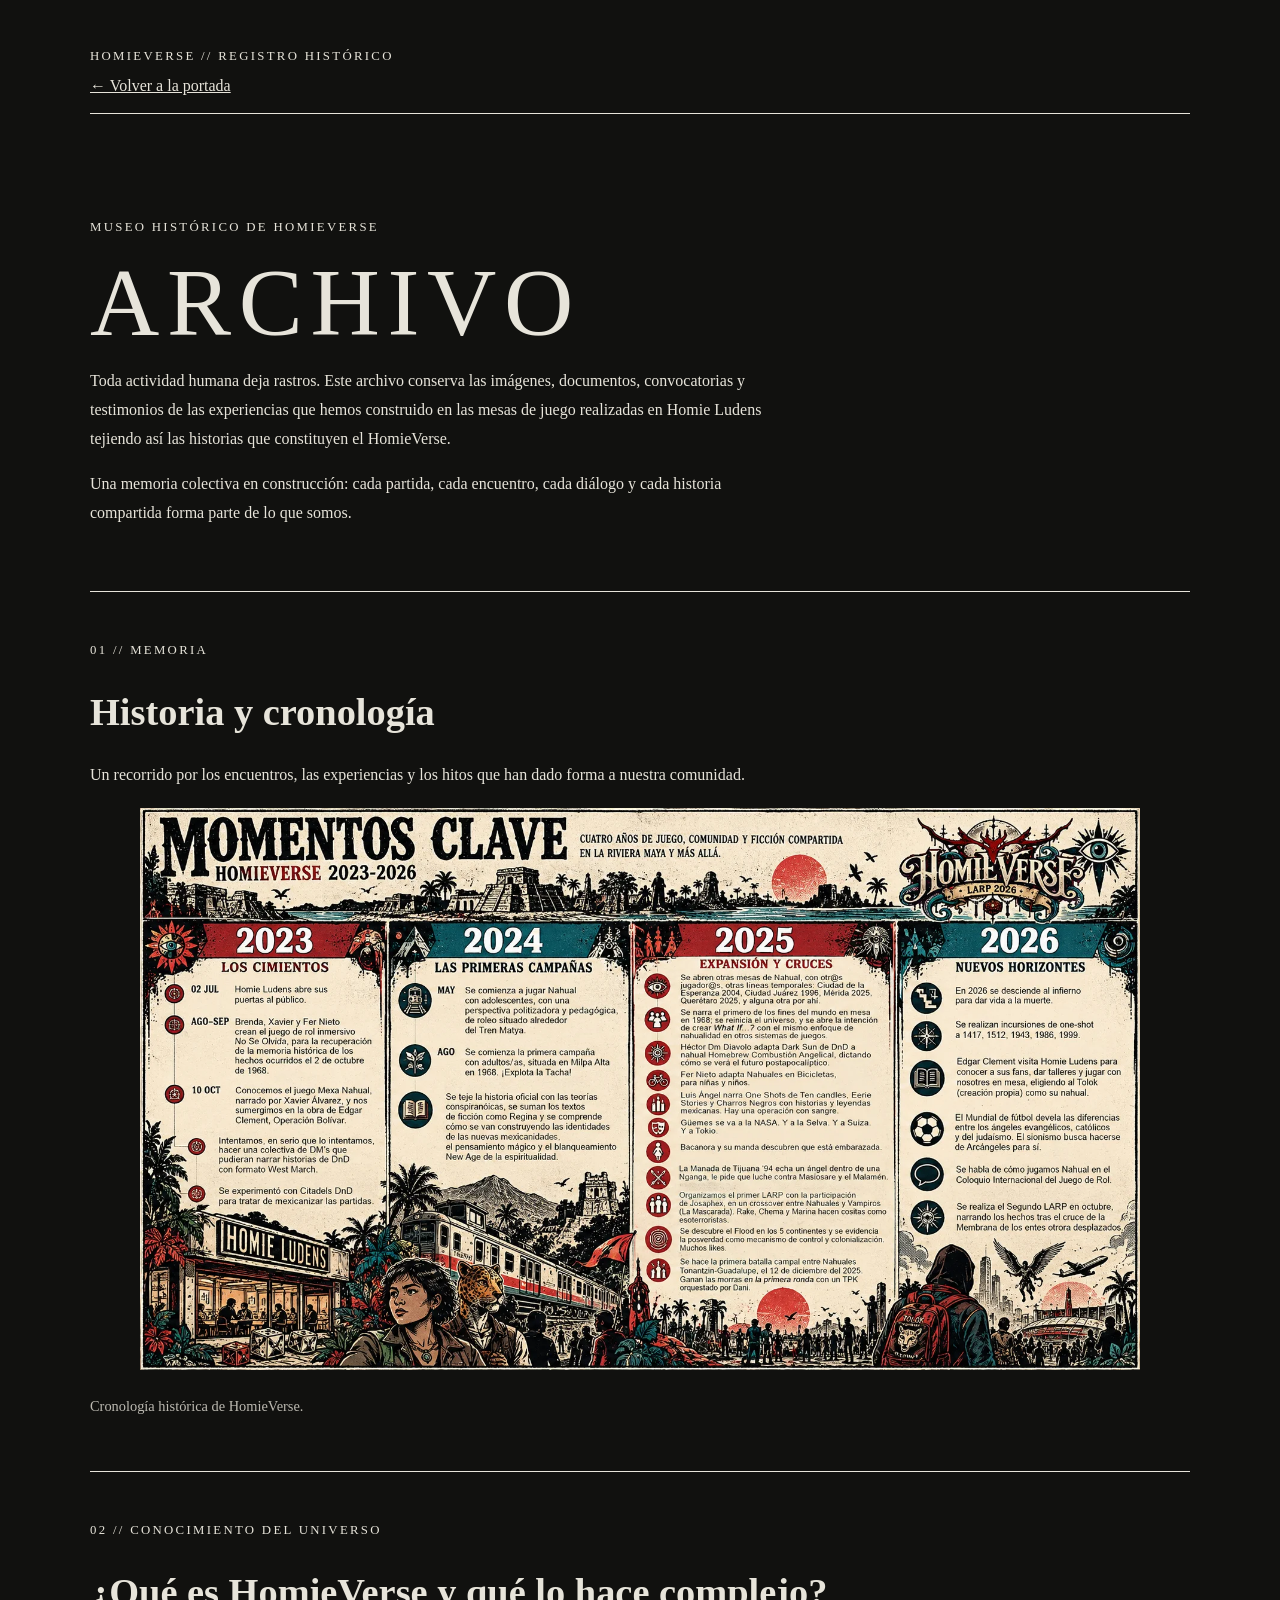
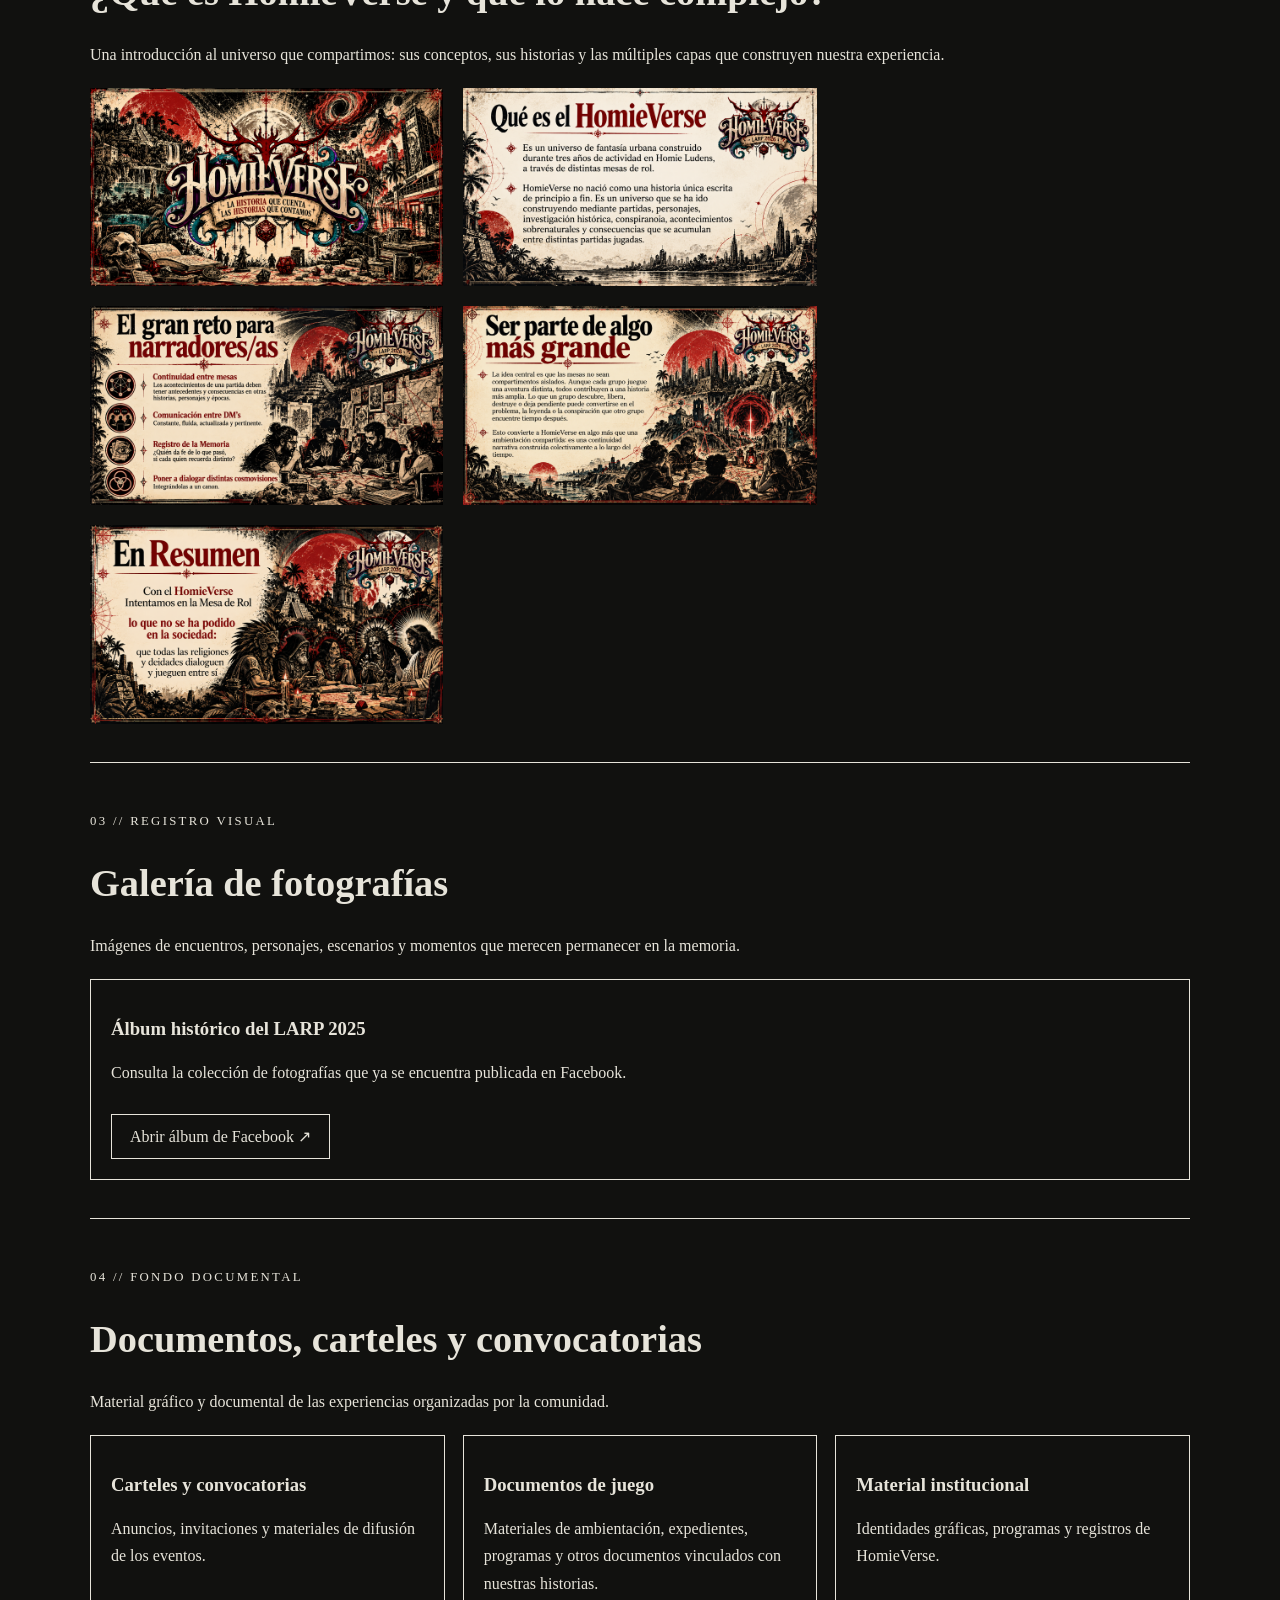
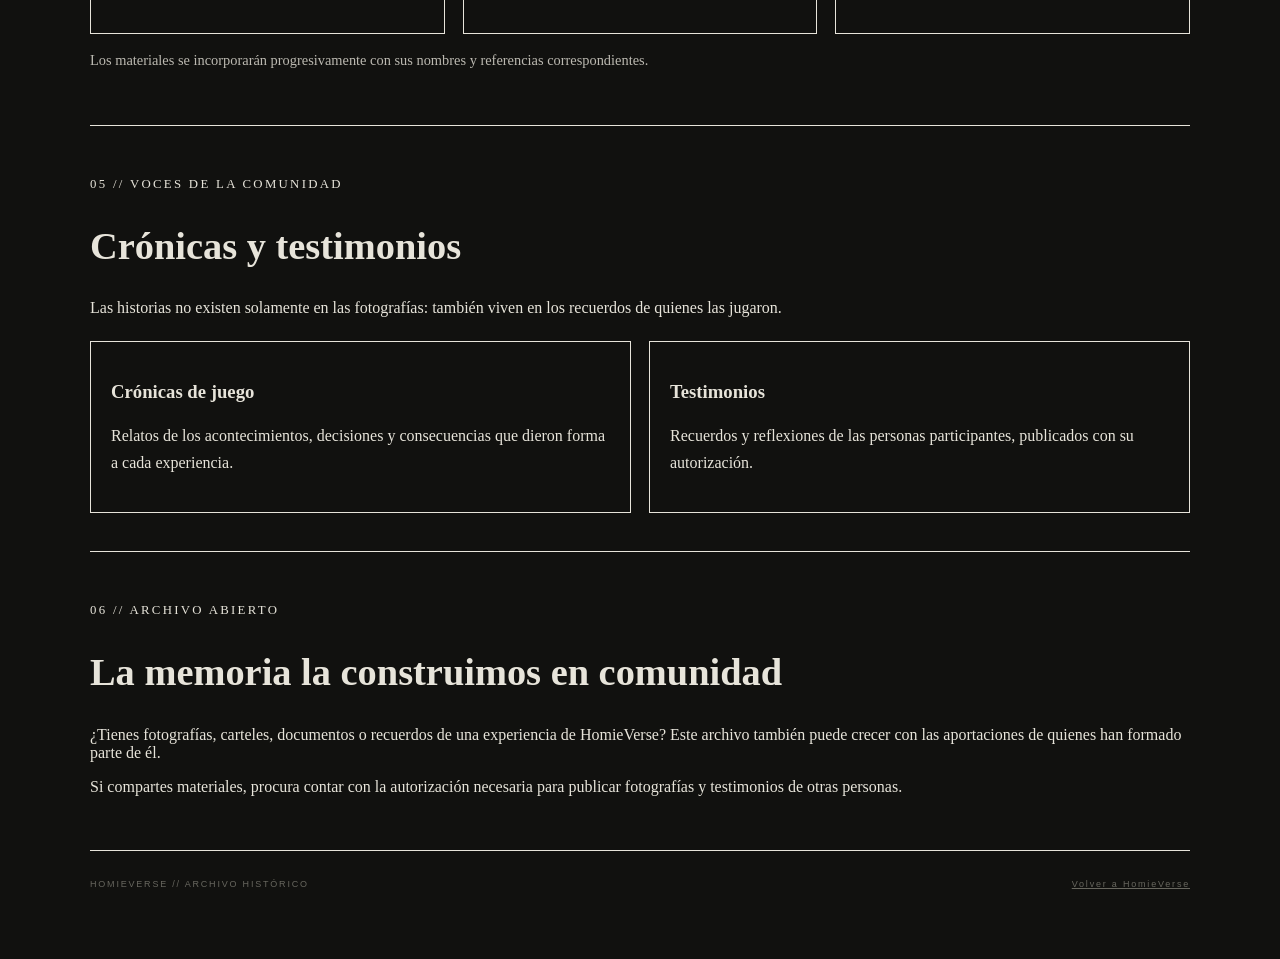
==== commit 053c34fe: "Update archivo.html" ====
--- a/archivo.html
+++ b/archivo.html
@@ -132,7 +132,7 @@
 
       <div class="archive-timeline">
         <img
-          src="06.png"
+          src="06 Cronologia.webp"
           alt="Cronología histórica de HomieVerse"
           loading="lazy"
           decoding="async"
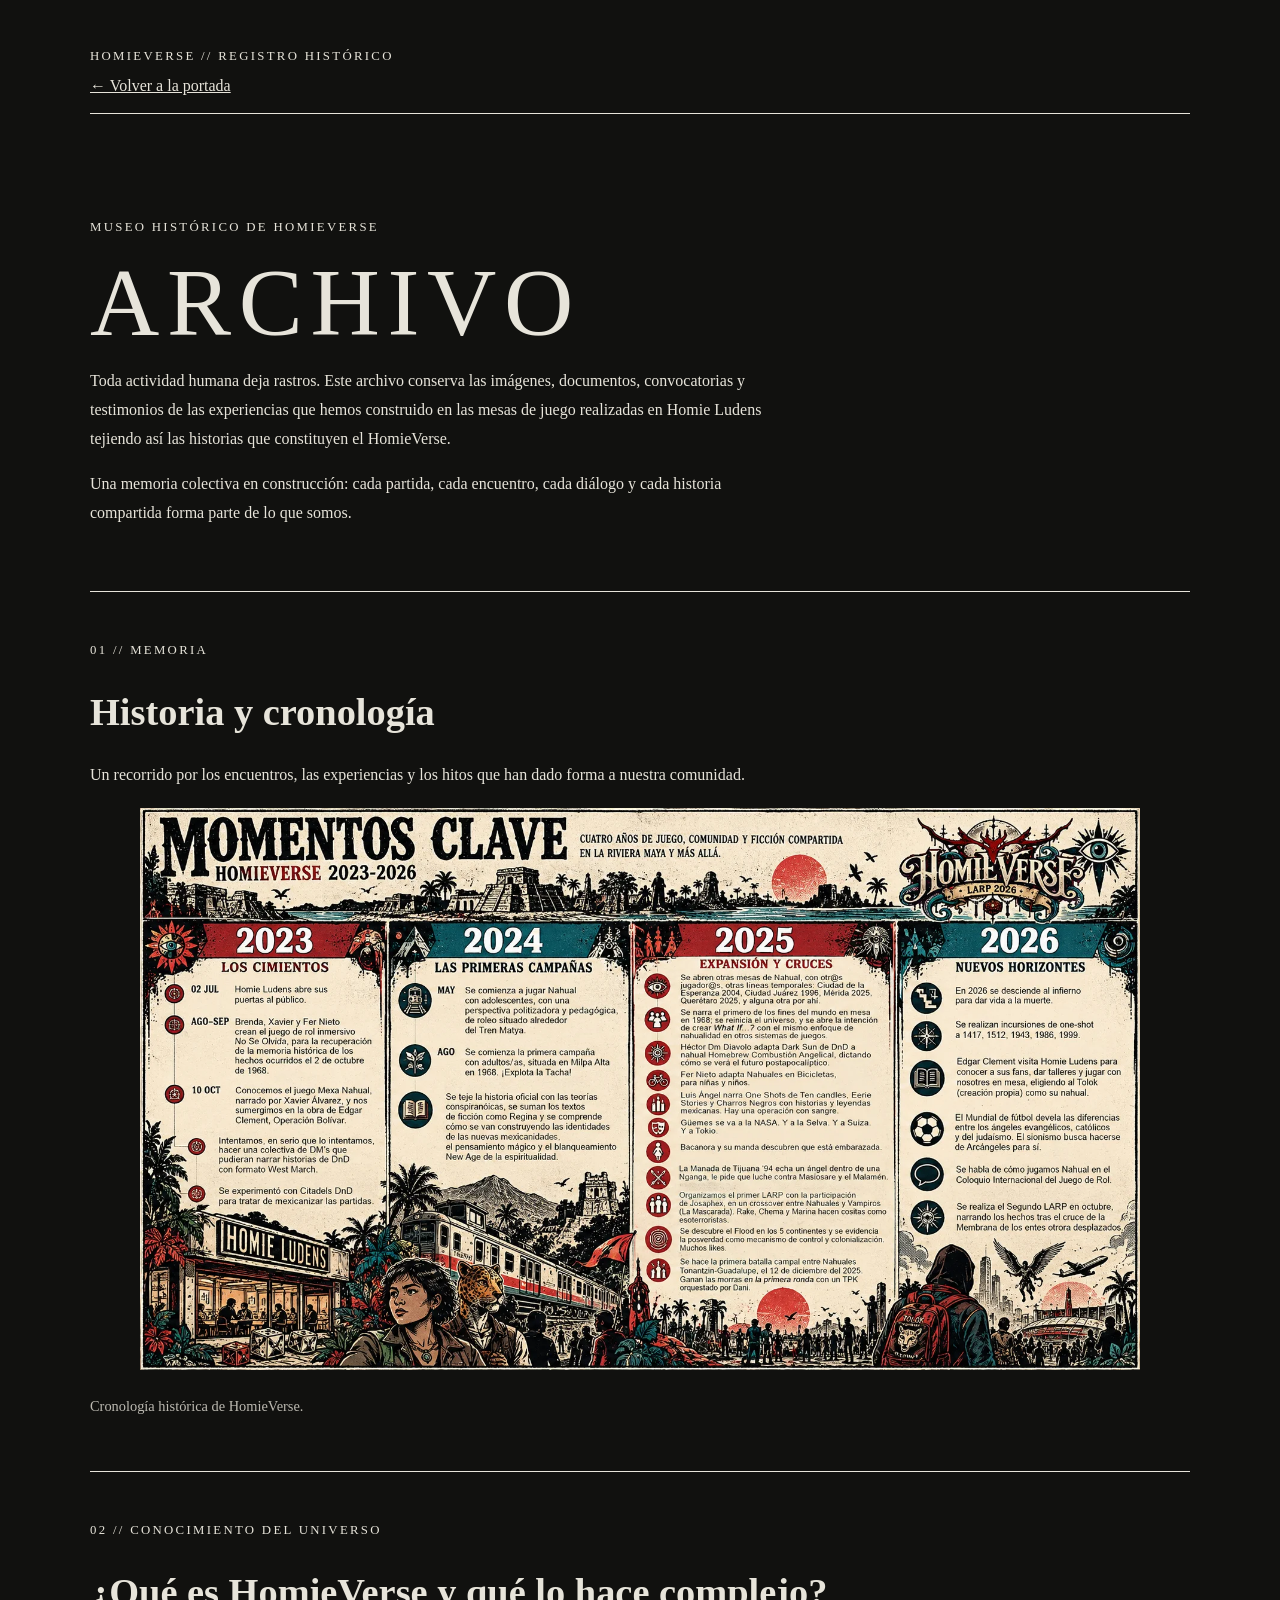
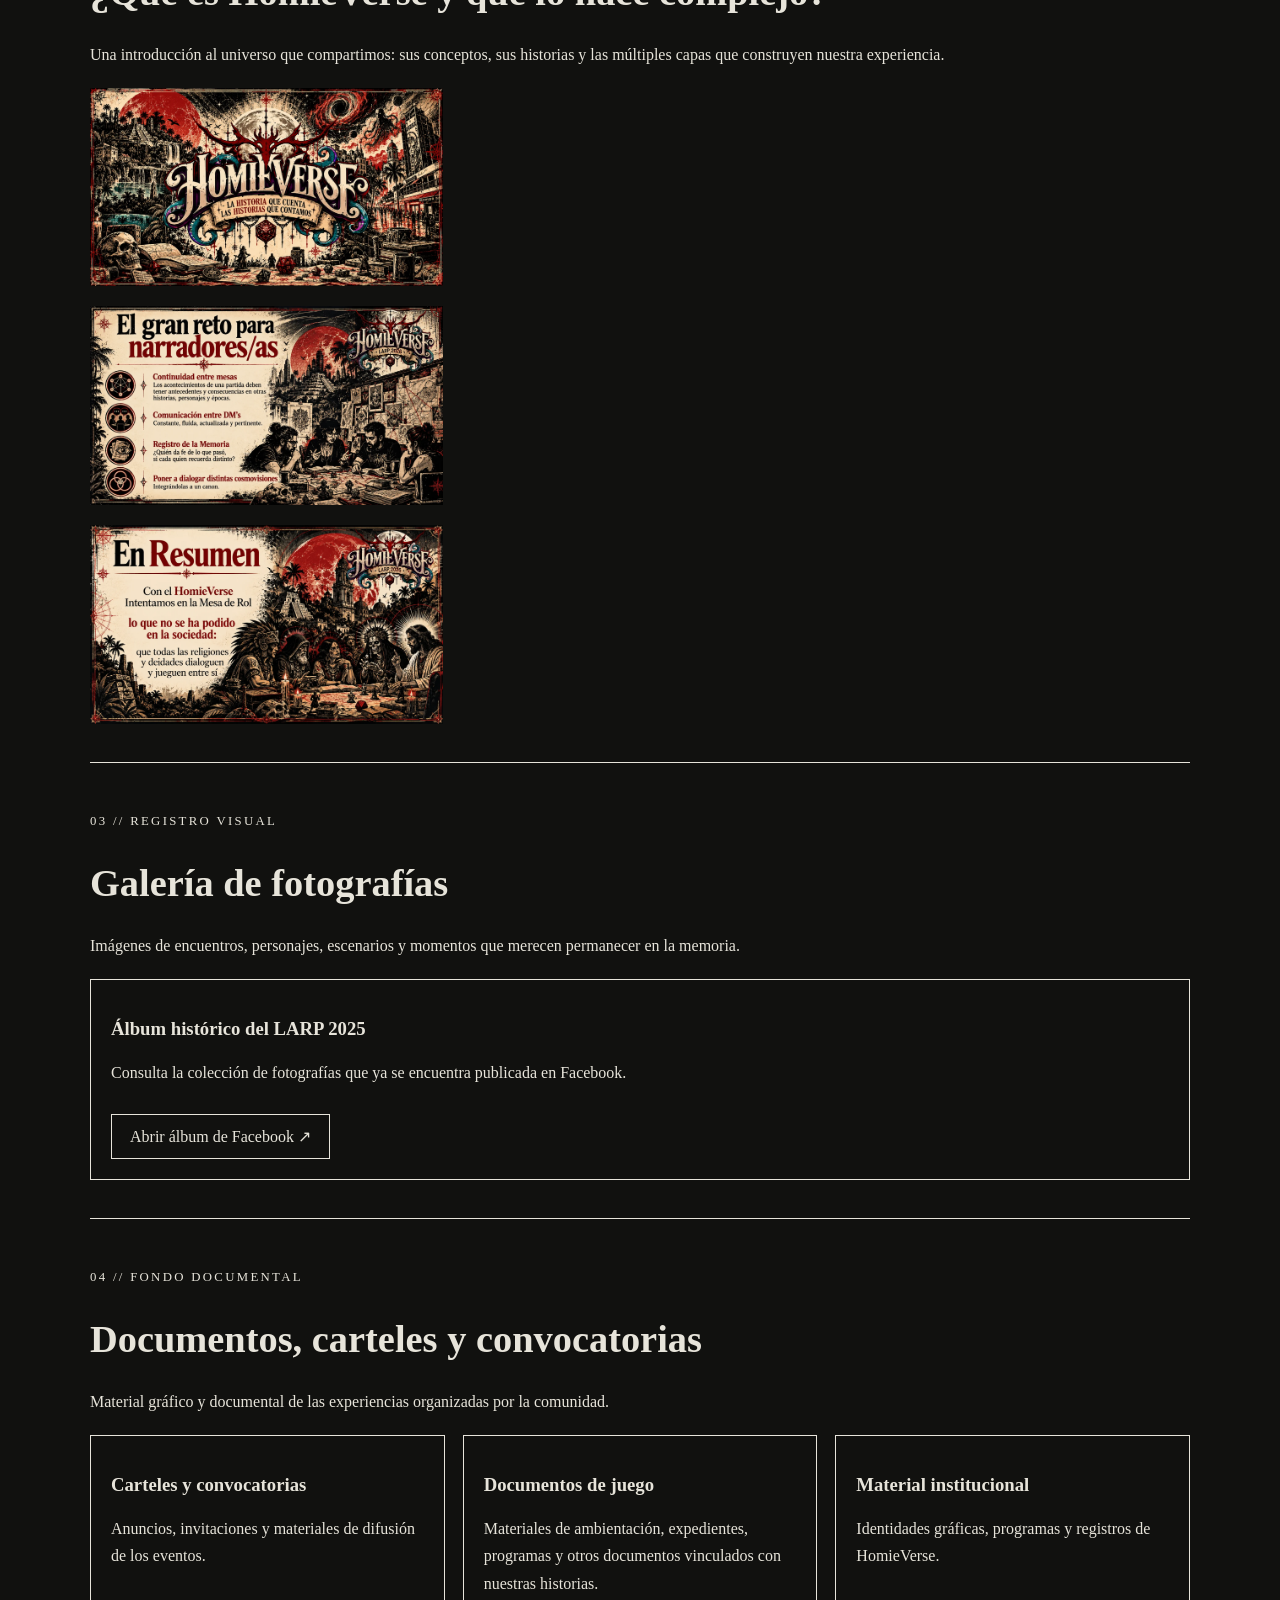
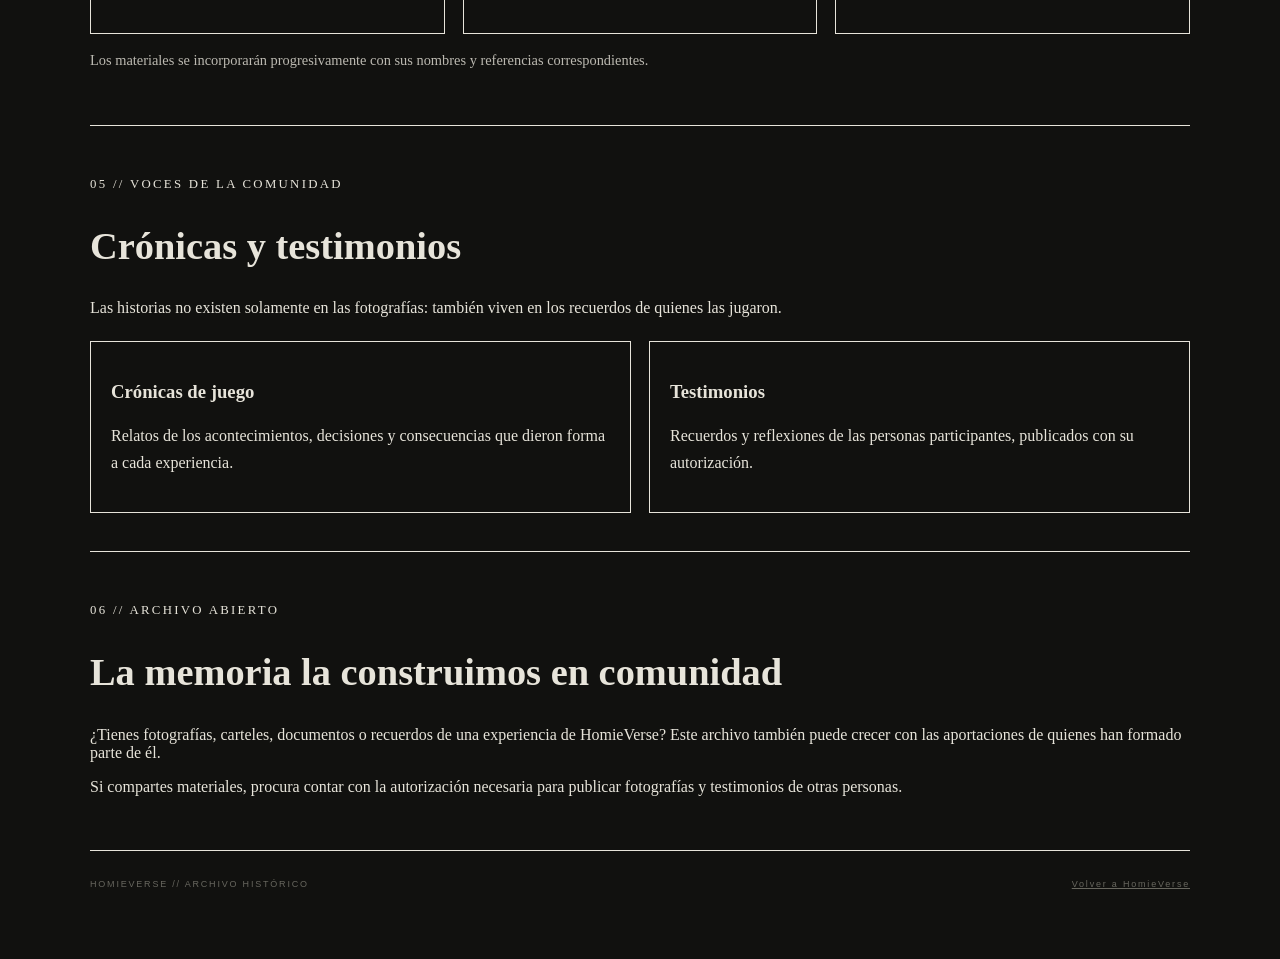
==== commit 6656cf46: "webpear" ====
--- a/archivo.html
+++ b/archivo.html
@@ -156,7 +156,7 @@
       <div style="display:grid; grid-template-columns:repeat(auto-fit,minmax(min(100%,320px),1fr)); gap:20px; margin-top:24px;">
 
         <img
-          src="00.png"
+          src="00.webp"
           alt="HomieVerse: introducción, lámina 00"
           loading="lazy"
           decoding="async"
@@ -164,7 +164,7 @@
         >
 
         <img
-          src="01.png"
+          src="01.webp"
           alt="HomieVerse: explicación, lámina 01"
           loading="lazy"
           decoding="async"
@@ -172,7 +172,7 @@
         >
 
         <img
-          src="02.png"
+          src="02.webp"
           alt="HomieVerse: explicación, lámina 02"
           loading="lazy"
           decoding="async"
@@ -180,7 +180,7 @@
         >
 
         <img
-          src="03.png"
+          src="03.webp"
           alt="HomieVerse: explicación, lámina 03"
           loading="lazy"
           decoding="async"
@@ -188,7 +188,7 @@
         >
 
         <img
-          src="04.png"
+          src="04.webp"
           alt="HomieVerse: explicación, lámina 04"
           loading="lazy"
           decoding="async"
@@ -196,7 +196,7 @@
         >
 
         <img
-          src="05.png"
+          src="05.webp"
           alt="HomieVerse: explicación, lámina 05"
           loading="lazy"
           decoding="async"
@@ -204,7 +204,7 @@
         >
 
         <img
-          src="07.png"
+          src="07.webp"
           alt="HomieVerse: explicación, lámina 07"
           loading="lazy"
           decoding="async"
